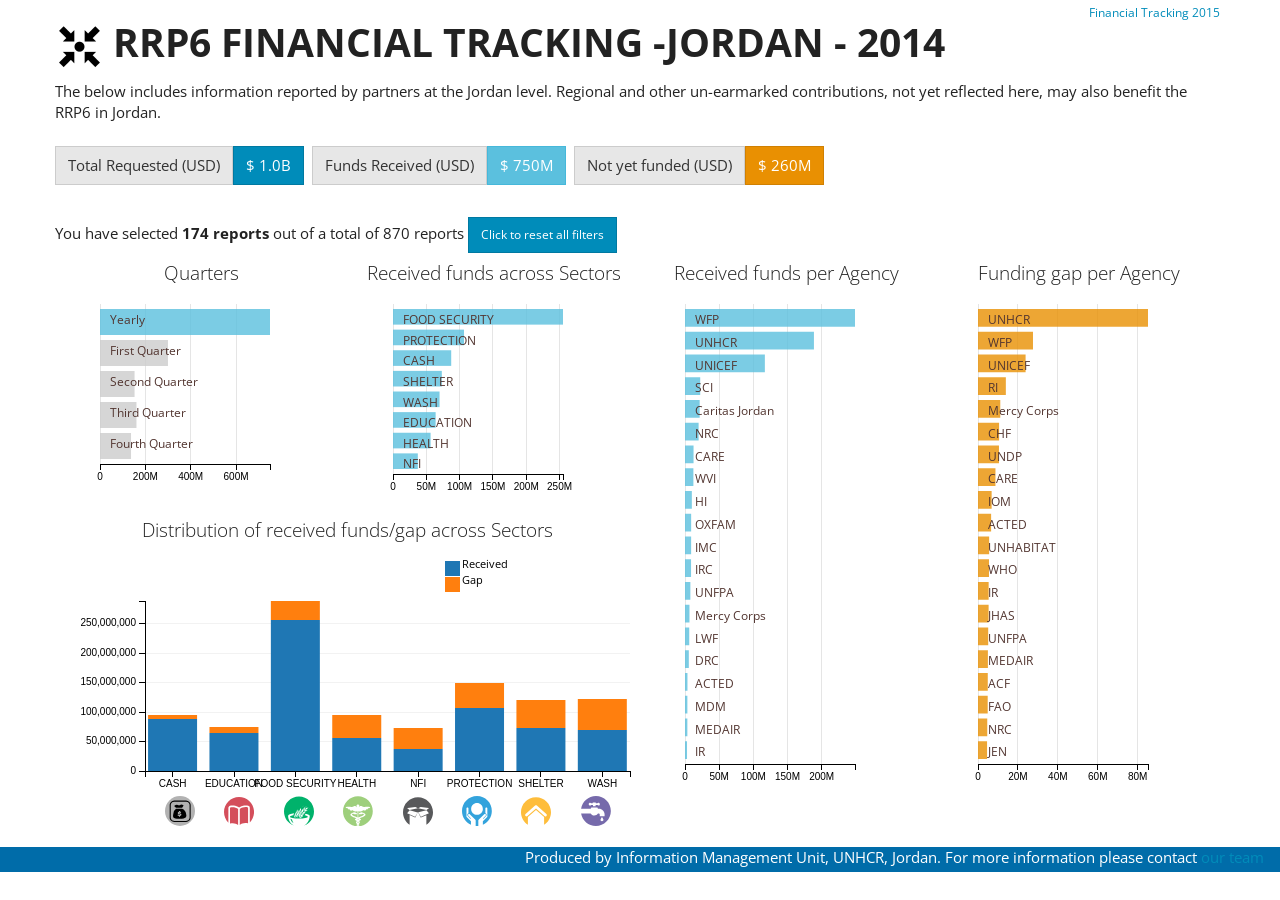
==== fts2014.html @ a318a0c1 "Updated 2014 FTS" ====
<!DOCTYPE html>
<html lang='en'>
<head>
<meta charset='utf-8'>
<meta content='width=device-width, initial-scale=1.0, minimum-scale=1.0, maximum-scale=1.0' name='viewport'>
<meta property="og:title" content="RRP6 FINANCIAL TRACKING -JORDAN - 2014"/>
<meta property="og:type" content="article"/>
<meta property="og:site_name" content="RRP6 FINANCIAL TRACKING -JORDAN - 2014"/>
<meta property="og:description" content="RRP6 FINANCIAL TRACKING -JORDAN - 2014"/>
    <title>RRP6 FINANCIAL TRACKING -JORDAN - 2014 </title>
    <meta name="viewport" content="width=device-width, initial-scale=1.0">
    <!-- Bootstrap -->
    <link rel="stylesheet" href="css/bootstrap.min.css" media="screen">

    <link rel="stylesheet" href="css/bootswatch.min.css">
    <link rel="stylesheet" href="css/font-humanitarian.css">

    <link rel="stylesheet" type="text/css" href="css/dc.css"/>

    <link rel="stylesheet" type="text/css" href="css/dashboard.css"/>
    <!---->
    <!-- Add IntroJs styles and JS -->
    <link rel="stylesheet" type="text/css" href="css/introjs.min.css" >
    <script type="text/javascript" src="js/intro.min.js"></script>
    <script src="js/jquery.js"></script>
    <!-- map the data to the GeoJSON object -->
    <script src="js/data-jo.js"></script>
    <link href="http://www.unhcr.org/favicon.ico" rel="icon" type="image/x-icon">
    <!-- hide and display Disclaimer -->
    <script>
        function show(shown, hidden) {
          document.getElementById(shown).style.display='block';
          document.getElementById(hidden).style.display='none';
          return false;
        }
    </script>
  </head>

  <body>
    <div class ="col-sm-4 col-md-offset4" id="loading">
        <small>This webpage does not work on IE8 or older... Upgrade your browser if needed</a></a></small>
    </div>
    <div class="container" id="dashboard">
	
        <div class="socialmedia" data-step="13" data-intro="Share!!" data-position="left">
            <table>
              <tbody><tr>
                <td valign="middle"><a href="index.html" target="_blank">Financial Tracking 2015</a></td>
            </tr>
            </tbody></table>
        </div>
        <div class="row" >
            <h1>
               <a href="http://data.unhcr.org/jordan"><img src="images/coordination.png" style="height: 48px; width: 48px"></a>
               <strong>RRP6 FINANCIAL TRACKING -JORDAN - 2014</strong>
            </h1>
 The below includes information reported by partners at the Jordan level. Regional and other un-earmarked contributions, not yet reflected here, may also benefit the RRP6 in Jordan.<br>
            <h2>
            <a class="btn btn-default">Total Requested (USD) <a  class="btn btn-primary">$ <span id="totalrequired" class="number-display"></span></a></a>
            <a class="btn btn-default">Funds Received (USD) <a  class="btn btn-info">$ <span id="totalreceived" class="number-display"></span></a></a>
            <a class="btn btn-default">Not yet funded (USD) <a  class="btn btn-warning">$ <span id="totalgap" class="number-display"></span></a></a>
           <!--
           <a class="btn btn-default">Gap <a  class="btn btn-danger">% <span id="totalpercentage" class="number-display"></span></a></a>
           -->
            </h2>
            <br>
            <div id="count-info" >
                 You have selected <strong><span class="filter-count "></span> reports</strong> out of a total of <span class="total-count "></span> reports
                 <a class="btn btn-primary btn-sm" href="javascript:dc.filterAll();quarter_chart.filter('Yearly');dc.redrawAll();">Click to reset all filters</a>
            </div>

       </div>
       <div class="row">
            <div class="col-md-6">
              <div class="row">

                <div class="col-xs-6" data-step="1" data-intro="Click on this pie chart to filter by sector." data-position='right'>

                <div id="quarter"> <center> <h4>Quarters</h4> </center></div>
                </div>
                <div id="sector" class="col-xs-6" data-step="1" data-intro="Click on this pie chart to filter by sector." data-position='right'>
                  <center> <h4>Received funds across Sectors</h4> </center>
                </div>
              </div>
              <div class="row">
                <div id="gapReceived" class="col-xs-12" data-step="1" data-intro="Click on this pie chart to filter by sector." data-position='right'>
                  <center> <h4>Distribution of received funds/gap across Sectors</h4> </center>
                </div>
              </div>

              <div class="row">
                <center>
                   <table width=100% cellspacing=1 cellpadding=1>
                        <tr>
                            <td width=110px>&nbsp;</td>
                            <td></td>
                            <td><img src="images/cash.svg" alt="Cash" height="30px" width="30px"></td>
                            <td><img src="images/education.svg" alt="Education" height="30px" width="30px"></td>
                            <td><img src="images/foodsecurity.svg" alt="Food Security" height="30px" width="30px"></td>
                            <td><img src="images/health.svg" alt="Health" height="30px" width="30px"></td>
                            <td><img src="images/nfi.svg" alt="Health" height="30px" width="30px"></td>							
                            <td><img src="images/protection.svg" alt="Protection" height="30px" width="30px"></td>
                            <td><img src="images/shelter.svg" alt="Shelter" height="30px" width="30px"></td>
                            <td><img src="images/wash.svg" alt="WASH" height="30px" width="30px"></td>
                            <td></td>
                        </tr>
                    </table>
                </center> 
                <br>
              </div>

            </div>
            <div class="col-md-6">
              <div class="row">
                <div id="partner" class="col-xs-6" data-step="1" data-intro="Click on this pie chart to filter by sector." data-position='right'>
                  <center> <h4>Received funds per Agency</h4> </center>
                </div>
                <div id="partnergap" class="col-xs-6" data-step="1" data-intro="Click on this pie chart to filter by sector." data-position='right'>
                  <center> <h4>Funding gap per Agency</h4> </center>
                </div>
              </div>
            </div>
       </div>
    </div>

    <div width="100%" style="background:#006CA9; height:25px" align=right>
        <span  class="demoTableRow"><font color="#FFFFFF">
            Produced by Information Management Unit, UNHCR, Jordan. For more information please contact <a href="http://data.unhcr.org/jordan/team.html" target="_blank" >our team</a> </font>
         </span> &nbsp;&nbsp;&nbsp;
    </div>

    <script type="text/javascript" src="js/d3_002.js"></script>
    <script type="text/javascript" src="js/crossfilter.js"></script>
    <script type="text/javascript" src="js/dc.js"></script>
    <script type="text/javascript" src="js/d3.tip.min.js"></script>
    <script type="text/javascript" src="js/d3num.js"></script>	
    <script>

        $('#dashboard').hide();
      //  var gap_chart = dc.pieChart("#gap");
        var sector_chart = dc.rowChart("#sector");
        var quarter_chart = dc.rowChart("#quarter");
        var partner_chart = dc.rowChart("#partner");
        var partnergap_chart = dc.rowChart("#partnergap");
        var gapReceived_chart = dc.barChart("#gapReceived");


        d3.csv("data/fts2014.csv", function(csv_data){
            var numberFormat = d3.format(".3s");
            var cf = crossfilter(csv_data);
			var all = cf.groupAll();
            // Implement bookmarking chart filters status --> Thanks to https://github.com/franckalbinet
            // Serializing filters values in URL
            function getFiltersValues() {
                var filters = [
                //    { name: 'gap', value: gap_chart.filters()},
                    { name: 'sector', value: sector_chart.filters()},
                    { name: 'quarter', value: quarter_chart.filters()},
                    { name: 'partner', value: partner_chart.filters()},
                    { name: 'partner', value: partnergap_chart.filters()}
                    ];

                var recursiveEncoded = $.param( filters );
                location.hash = recursiveEncoded;
            }
            // Init chart filters
            function initFilters() {
                // Get hash values
                var parseHash = /^#sector=([A-Za-z0-9,_\-\/\s]*)&status=([A-Za-z0-9,_\-\/\s]*)&org=([A-Za-z0-9,_\-\/\s]*)&map=([A-Za-z0-9,_\-\/\s]*)$/;
                var parsed = parseHash.exec(decodeURIComponent(location.hash));
                function filter(chart, rank) {  // for instance chart = sector_chart and rank in URL hash = 1
                    // sector chart
                    if (parsed[rank] == "") {
                        chart.filter(null);
                    }
                    else {
                        var filterValues = parsed[rank].split(",");
                        for (var i = 0; i < filterValues.length; i++ ) {
                            chart.filter(filterValues[i]);
                        }
                    }
                }
                if (parsed) {
                    filter(sector_chart, 1);
                    filter(quarter_chart, 2);
                    filter(partner_chart, 3);
                    filter(partnergap_chart, 4);
                //    filter(gap_chart, 5);

                }
            }

		
			
            // tooltips for row chart
            var rowTip = d3.tip()
                  .attr('class', 'd3-tip')
                  .offset([-10, 0])
                  .html(function (d) { return "<span style='color: #f0027f'>" +  d.key + "</span> : "  + numberFormat(d.value) + " USD"; });

            // tooltips for pie chart
            var pieTip = d3.tip()
                  .attr('class', 'd3-tip')
                  .offset([-10, 0])
                  .html(function (d) { return "<span style='color: #f0027f'>" +  d.data.key + "</span> : "  + numberFormat(d.value) + " USD"; });

            // tooltips for bar chart
            var barTip = d3.tip()
                  .attr('class', 'd3-tip')
                  .offset([-10, 0])
                  .html(function (d) { return "<span style='color: #f0027f'>" + d.data.key + "</span> : " + numberFormat(d.y) + " USD";});


            cf.quarter = cf.dimension(function(d) { return d.Quarter; });
            var quarterByTotal = cf.quarter.group().reduceSum(function (d) { return d.Receive; });
            var quarter = cf.quarter.group();
            quarter_chart.width(250).height(200)
                .dimension(cf.quarter)
                .group(quarterByTotal)
                .elasticX(true)
                .on("filtered", getFiltersValues)
                //.data(function(group) { return group.top(5); })
                .colors(['#5bc0de'])
                .colorDomain([0,0])
                .colorAccessor(function(d, i){return 1;})
				.ordering(function(d) {
					if(d.key == "Yearly") return 0;
					else if(d.key == "First Quarter") return 1;
					else if(d.key == "Second Quarter") return 2;
					else if(d.key == "Third Quarter") return 3;
					else if(d.key == "Fourth Quarter") return 4;
					})
                .xAxis().ticks(4).tickFormat(d3.format("s"));
			
				
				quarter_chart.renderlet(function(chart) {
				

				
				  chart.selectAll('rect').on("click", function(d) {
				  
				  
					if (d.key == "First Quarter")
					{
					quarter_chart.filterAll();
					quarter_chart.filter("First Quarter");
					dc.redrawAll();					
					dc.renderAll();
					}
					else if (d.key == "Yearly")
					{
					quarter_chart.filterAll();					
					quarter_chart.filter("Yearly");
					dc.redrawAll();										
					dc.renderAll();
					}					
					else if (d.key == "Second Quarter")
					{
					quarter_chart.filterAll();					
					quarter_chart.filter("Second Quarter");
					dc.redrawAll();										
					dc.renderAll();
					}
					else if (d.key == "Third Quarter")
					{
					quarter_chart.filterAll();					
					quarter_chart.filter("Third Quarter");
					dc.redrawAll();										
					dc.renderAll();
					}
					else if (d.key == "Fourth Quarter")
					{
					quarter_chart.filterAll();					
					quarter_chart.filter("Fourth Quarter");
					dc.redrawAll();										
					dc.renderAll();
					}					
					
					
				  });
				  	chart.selectAll('text').on("click", function(d) {
					if (d.key == "First Quarter")
					{
					quarter_chart.filterAll();
					quarter_chart.filter("First Quarter");
					dc.redrawAll();										
					dc.renderAll();
					}
					else if (d.key == "Second Quarter")
					{
					quarter_chart.filterAll();					
					quarter_chart.filter("Second Quarter");
					dc.redrawAll();										
					dc.renderAll();
					}
					else if (d.key == "Third Quarter")
					{
					quarter_chart.filterAll();					
					quarter_chart.filter("Third Quarter");
					dc.redrawAll();										
					dc.renderAll();
					}
					else if (d.key == "Fourth Quarter")
					{
					quarter_chart.filterAll();					
					quarter_chart.filter("Fourth Quarter");
					dc.redrawAll();										
					dc.renderAll();
					}	

                                    
					
				  });
				});				


            cf.sector = cf.dimension(function(d) { return d.Sector; });
            var sectorByTotal = cf.sector.group().reduceSum(function (d) { return d.Receive; });
            var sector = cf.sector.group();
            sector_chart.width(250).height(210)
                .dimension(cf.sector)
                .group(sectorByTotal)
                .elasticX(true)
                .on("filtered", getFiltersValues)
                .data(function(group) { return group.top(10); })
                .colors(['#5bc0de'])
                .colorDomain([0,0])
                .colorAccessor(function(d, i){return 1;})
                .xAxis().ticks(4).tickFormat(d3.format("s"));


            cf.partner = cf.dimension(function(d) { return d.Partner; });
            var partnerByTotal = cf.partner.group().reduceSum(function (d) { return d.Receive; });
            var partner = cf.partner.group();
            partner_chart.width(250).height(500)
                .dimension(cf.partner)
                .group(partnerByTotal)
                .elasticX(true)
                .on("filtered", getFiltersValues)
                .data(function(group) { return group.top(20); })
                .colors(['#5bc0de'])
                .colorDomain([0,0])
                .colorAccessor(function(d, i){return 1;})
                .xAxis().ticks(4).tickFormat(d3.format("s"));

            cf.partnergap = cf.dimension(function(d) { return d.Partner; });
            var partnergapByTotal = cf.partner.group().reduceSum(function (d) { return (d.Required - d.NewReceived); });
            var partnergap = cf.partnergap.group();
            partnergap_chart.width(250).height(500)
                .dimension(cf.partnergap)
                .group(partnergapByTotal)
                .elasticX(true)
                .on("filtered", getFiltersValues)
                .data(function(group) { return group.top(20); })
                .colors(['#e99002'])
                .colorDomain([0,0])
                .colorAccessor(function(d, i){return 1;})
                .xAxis().ticks(4).tickFormat(d3.format("s"));


            cf.sectorGroup = cf.dimension(function(d) { return d.Sector; });
            cf.gapReceived = cf.dimension(function(d) { return d.Receive; });
            var gapByTotal = cf.sectorGroup.group().reduceSum(function (d) { return (d.Required - d.NewReceived); });
            var receiveByTotal = cf.sectorGroup.group().reduceSum(function (d) { return d.NewReceived; });
            var sectors = ["CASH","EDUCATION","FOOD SECURITY","HEALTH","NFI","PROTECTION","SHELTER","WASH"];
            var gapReceived = cf.gapReceived.group();
            var sectorGroup = cf.sectorGroup.group();
            /* when any bar is clicked, recolor the chart */
            var colorRenderlet = function (_chart) {
                _chart.selectAll("rect.bar")
                        .on("click", function (d) {
                            function setAttr(selection, keyName) {
                                selection.style("fill", function (d) {
                                    if (d[keyName] == "Received") return "#5bc0de";
                                    else if (d[keyName] == "Gap") return "#e99002";
                                });
                            };
                            setAttr(_chart.selectAll("g.stack").selectAll("rect.bar"), "layer")
                            setAttr(_chart.selectAll("g.dc-legend-item").selectAll("rect"), "name")
                        });
            };            
            gapReceived_chart.width(580).height(240)
                .margins({top: 50, right: 20, left: 75, bottom: 20})
                .dimension(sectorGroup)
                .group(receiveByTotal,"Received")
                .stack(gapByTotal,"Gap")
                .x(d3.scale.ordinal().domain(sectorGroup))
                .xUnits(dc.units.ordinal)
                .renderHorizontalGridLines(true)
                .barPadding(0.2)
                .outerPadding(0.05)
                .elasticY(true)
                .brushOn(false)
                .renderlet(colorRenderlet)
                .legend(dc.legend().x(375).y(10).itemHeight(15).gap(1));

            dc.dataCount("#count-info")
                .dimension(cf)
                .group(all);

            var byRequired = cf.dimension(function(d) { return d.Required; });
            var byRequiredGroup = byRequired.groupAll().reduceSum(function (d) { return d.Required; });
            dc.numberDisplay("#totalrequired")
                   .valueAccessor(function(d){return +d})
                    .group(byRequiredGroup);

            var byReceived = cf.dimension(function(d) { return d.Receive; });
            var byReceivedGroup = byReceived.groupAll().reduceSum(function (d) { return d.Receive; });
            dc.numberDisplay("#totalreceived")
                   .valueAccessor(function(d){return +d})
                    .group(byReceivedGroup);

            var byGap = cf.dimension(function(d) { return d.Gap; });
            var byGapGroup = byGap.groupAll().reduceSum(function (d) { return d.Required - d.NewReceived; });
            dc.numberDisplay("#totalgap")
                   .valueAccessor(function(d){return +d})
                    .group(byGapGroup);

          // var byPercentage = cf.dimension(function(d) { return d.Percentage; });
          // var byPercentageGroup = byPercentage.groupAll().reduceSum(function (d) { return d.Percentage; });
            var byPercentage = cf.dimension(function (d) { return (d.Gap / d.Required);});
            var byPercentageGroup = byPercentage.groupAll().reduceSum(function (d) { return (d.Gap / d.Required);});
            dc.numberDisplay("#totalpercentage")
                   .valueAccessor(function(d){return +d})
                    .group(byPercentageGroup);


            $('#loading').hide();
            $('#dashboard').show();
            dc.renderAll();
			
					quarter_chart.filterAll();					
					quarter_chart.filter("Yearly");
					dc.redrawAll();										
					dc.renderAll();
					
            /* Customised infobox */
            d3.selectAll("g.row").call(rowTip);
            d3.selectAll("g.row").on('mouseover', rowTip.show).on('mouseout', rowTip.hide);

            var stackChart = 'div#gapReceived.dc-chart rect';
            d3.selectAll(stackChart).call(barTip);
            d3.selectAll(stackChart).on('mouseover', barTip.show).on('mouseout', barTip.hide);

            }
            );

    </script>
    <script src="js/bootstrap.js"></script>

      <!-- Piwik -->
        <script type="text/javascript">
        var pkBaseURL = (("https:" == document.location.protocol) ? "https://data.unhcr.org/piwik/" : "http://data.unhcr.org/piwik/");
        document.write(unescape("%3Cscript src='" + pkBaseURL + "piwik.js' type='text/javascript'%3E%3C/script%3E"));
        </script><script type="text/javascript">
        try {
        var piwikTracker = Piwik.getTracker(pkBaseURL + "piwik.php", 14);
        piwikTracker.trackPageView();
        piwikTracker.enableLinkTracking();
        } catch( err ) {}
        </script><noscript><p><img src="http://data.unhcr.org/piwik/piwik.php?idsite=14" style="border:0" alt="" /></p></noscript>
      <!-- End Piwik Tracking Code -->


  </body>
</html>
---- css/bootswatch.min.css ----
body{padding-top:0px}body>.navbar{-webkit-transition:background-color 300ms ease-in;transition:background-color 300ms ease-in}@media (min-width:768px){body>.navbar-transparent{background-color:transparent}body>.navbar-transparent .navbar-nav>.open>a{background-color:transparent!important}}#home{padding-top:0}#home .navbar-brand{padding:13.5px 15px 12.5px}#home .navbar-brand>img{display:inline;margin:0 10px;height:100%}#banner{min-height:300px;border-bottom:none}.page-header h1{font-size:4em}.bs-docs-section{margin-top:8em}.bs-component{position:relative}.bs-component .modal{position:relative;top:auto;right:auto;left:auto;bottom:auto;z-index:1;display:block}.bs-component .modal-dialog{width:90%}.bs-component .popover{position:relative;display:inline-block;width:220px;margin:20px}#source-button{position:absolute;top:0;right:0;z-index:100;font-weight:700}.nav-tabs{margin-bottom:15px}.progress{margin-bottom:10px}footer{margin:5em 0}footer li{float:left;margin-right:1.5em;margin-bottom:1.5em}footer p{clear:left;margin-bottom:0}.splash{padding:9em 0 2em;background-color:#141d27;background-image:url(../img/bg.jpg);background-size:cover;background-attachment:fixed;color:#fff;text-align:center}.splash .logo{width:160px}.splash h1{font-size:3em}.splash #social{margin:2em 0}.splash .alert{margin:2em 0}.section-tout{padding:4em 0 3em;border-bottom:1px solid rgba(0,0,0,.05);background-color:#eaf1f1}.section-tout .fa{margin-right:.5em}.section-tout p{margin-bottom:3em}.section-preview{padding:4em 0 4em}.section-preview .preview{margin-bottom:4em;background-color:#eaf1f1}.section-preview .preview .image{position:relative}.section-preview .preview .image:before{box-shadow:inset 0 0 0 1px rgba(0,0,0,.1);position:absolute;top:0;left:0;width:100%;height:100%;content:"";pointer-events:none}.section-preview .preview .options{padding:1em 2em 2em;border:1px solid rgba(0,0,0,.05);border-top:none;text-align:center}.section-preview .preview .options p{margin-bottom:2em}.section-preview .dropdown-menu{text-align:left}.section-preview .lead{margin-bottom:2em}@media (max-width:767px){.section-preview .image img{width:100%}}.sponsor{text-align:center}.sponsor a:hover{text-decoration:none}@media (max-width:767px){.splash{padding-top:4em}.splash .logo{width:100px}.splash h1{font-size:2em}#banner{margin-bottom:2em;text-align:center}}
---- css/font-humanitarian.css ----
/*!
 *  Humanitarian Font 
 *  the iconic font designed for the Humanitarian
 *  -------------------------------------------------------
 *  The full suite of pictographic icons, examples, and documentation
 *  can be found at: https://github.com/unhcr/Humanitarian-Font
 *
 *  License
 *  -------------------------------------------------------
 *  - The Humanitarian Font font is licensed under the SIL Open Font License - http://scripts.sil.org/OFL
 *  - Humanitarian Font CSS, LESS, and SASS files are licensed under the MIT License -
 *    http://opensource.org/licenses/mit-license.html
 *  - The Humanitarian Font pictograms are licensed under the CC BY 3.0 License - http://creativecommons.org/licenses/by/3.0/
 *  - Attribution is not required in Humanitarian Font  but much appreciated:
 *    "https://unhcr.github.io/Humanitarian-Font"

 *  Credit
 *  -------------------------------------------------------
 *  Email: dave@davegandy.com
 *  Twitter: http://twitter.com/fortaweso_me
 *  Work: Lead Product Designer @ http://kyruus.com
 */
@font-face {
  font-family: 'FontAwesome';
  src: url('../fonts/humanitarian-webfont.eot');
  src: url('../fonts/humanitarian-webfont.eot') format('embedded-opentype'),  
    url('../fonts/humanitarian-webfont.woff') format('woff'),
    url('../fonts/humanitarian-webfont.ttf') format('truetype');
  font-weight: normal;
  font-style: normal;
}
/*  Humanitarian Font styles
    ------------------------------------------------------- */
[class^="icon-"],
[class*=" icon-"] {
  font-family: FontAwesome;
  font-weight: normal;
  font-style: normal;
  text-decoration: inherit;
  -webkit-font-smoothing: antialiased;

  /* sprites.less reset */
  display: inline;
  width: auto;
  height: auto;
  line-height: normal;
  vertical-align: baseline;
  background-image: none;
  background-position: 0% 0%;
  background-repeat: repeat;
  margin-top: 0;
}
/* more sprites.less reset */
.icon-white,
.nav-pills > .active > a > [class^="icon-"],
.nav-pills > .active > a > [class*=" icon-"],
.nav-list > .active > a > [class^="icon-"],
.nav-list > .active > a > [class*=" icon-"],
.navbar-inverse .nav > .active > a > [class^="icon-"],
.navbar-inverse .nav > .active > a > [class*=" icon-"],
.dropdown-menu > li > a:hover > [class^="icon-"],
.dropdown-menu > li > a:hover > [class*=" icon-"],
.dropdown-menu > .active > a > [class^="icon-"],
.dropdown-menu > .active > a > [class*=" icon-"],
.dropdown-submenu:hover > a > [class^="icon-"],
.dropdown-submenu:hover > a > [class*=" icon-"] {
  background-image: none;
}
[class^="icon-"]:before,
[class*=" icon-"]:before {
  text-decoration: inherit;
  display: inline-block;
  speak: none;
}
/* makes sure icons active on rollover in links */
a [class^="icon-"],
a [class*=" icon-"] {
  display: inline-block;
}
/* makes the font 33% larger relative to the icon container */
.icon-large:before {
  vertical-align: -10%;
  font-size: 1.3333333333333333em;
}
.btn [class^="icon-"],
.nav [class^="icon-"],
.btn [class*=" icon-"],
.nav [class*=" icon-"] {
  display: inline;
  /* keeps button heights with and without icons the same */

}
.btn [class^="icon-"].icon-large,
.nav [class^="icon-"].icon-large,
.btn [class*=" icon-"].icon-large,
.nav [class*=" icon-"].icon-large {
  line-height: .9em;
}
.btn [class^="icon-"].icon-spin,
.nav [class^="icon-"].icon-spin,
.btn [class*=" icon-"].icon-spin,
.nav [class*=" icon-"].icon-spin {
  display: inline-block;
}
.nav-tabs [class^="icon-"],
.nav-pills [class^="icon-"],
.nav-tabs [class*=" icon-"],
.nav-pills [class*=" icon-"] {
  /* keeps button heights with and without icons the same */

}
.nav-tabs [class^="icon-"],
.nav-pills [class^="icon-"],
.nav-tabs [class*=" icon-"],
.nav-pills [class*=" icon-"],
.nav-tabs [class^="icon-"].icon-large,
.nav-pills [class^="icon-"].icon-large,
.nav-tabs [class*=" icon-"].icon-large,
.nav-pills [class*=" icon-"].icon-large {
  line-height: .9em;
}
li [class^="icon-"],
.nav li [class^="icon-"],
li [class*=" icon-"],
.nav li [class*=" icon-"] {
  display: inline-block;
  width: 1.25em;
  text-align: center;
}
li [class^="icon-"].icon-large,
.nav li [class^="icon-"].icon-large,
li [class*=" icon-"].icon-large,
.nav li [class*=" icon-"].icon-large {
  /* increased font size for icon-large */

  width: 1.5625em;
}
ul.icons {
  list-style-type: none;
  text-indent: -0.75em;
}
ul.icons li [class^="icon-"],
ul.icons li [class*=" icon-"] {
  width: .75em;
}
.icon-muted {
  color: #eeeeee;
}
.icon-border {
  border: solid 1px #eeeeee;
  padding: .2em .25em .15em;
  -webkit-border-radius: 3px;
  -moz-border-radius: 3px;
  border-radius: 3px;
}
.icon-2x {
  font-size: 2em;
}
.icon-2x.icon-border {
  border-width: 2px;
  -webkit-border-radius: 4px;
  -moz-border-radius: 4px;
  border-radius: 4px;
}
.icon-3x {
  font-size: 3em;
}
.icon-3x.icon-border {
  border-width: 3px;
  -webkit-border-radius: 5px;
  -moz-border-radius: 5px;
  border-radius: 5px;
}
.icon-4x {
  font-size: 4em;
}
.icon-4x.icon-border {
  border-width: 4px;
  -webkit-border-radius: 6px;
  -moz-border-radius: 6px;
  border-radius: 6px;
}
.pull-right {
  float: right;
}
.pull-left {
  float: left;
}
[class^="icon-"].pull-left,
[class*=" icon-"].pull-left {
  margin-right: .3em;
}
[class^="icon-"].pull-right,
[class*=" icon-"].pull-right {
  margin-left: .3em;
}
.btn [class^="icon-"].pull-left.icon-2x,
.btn [class*=" icon-"].pull-left.icon-2x,
.btn [class^="icon-"].pull-right.icon-2x,
.btn [class*=" icon-"].pull-right.icon-2x {
  margin-top: .18em;
}
.btn [class^="icon-"].icon-spin.icon-large,
.btn [class*=" icon-"].icon-spin.icon-large {
  line-height: .8em;
}
.btn.btn-small [class^="icon-"].pull-left.icon-2x,
.btn.btn-small [class*=" icon-"].pull-left.icon-2x,
.btn.btn-small [class^="icon-"].pull-right.icon-2x,
.btn.btn-small [class*=" icon-"].pull-right.icon-2x {
  margin-top: .25em;
}
.btn.btn-large [class^="icon-"],
.btn.btn-large [class*=" icon-"] {
  margin-top: 0;
}
.btn.btn-large [class^="icon-"].pull-left.icon-2x,
.btn.btn-large [class*=" icon-"].pull-left.icon-2x,
.btn.btn-large [class^="icon-"].pull-right.icon-2x,
.btn.btn-large [class*=" icon-"].pull-right.icon-2x {
  margin-top: .05em;
}
.btn.btn-large [class^="icon-"].pull-left.icon-2x,
.btn.btn-large [class*=" icon-"].pull-left.icon-2x {
  margin-right: .2em;
}
.btn.btn-large [class^="icon-"].pull-right.icon-2x,
.btn.btn-large [class*=" icon-"].pull-right.icon-2x {
  margin-left: .2em;
}
.icon-spin {
  display: inline-block;
  -moz-animation: spin 2s infinite linear;
  -o-animation: spin 2s infinite linear;
  -webkit-animation: spin 2s infinite linear;
  animation: spin 2s infinite linear;
}
@-moz-keyframes spin {
  0% { -moz-transform: rotate(0deg); }
  100% { -moz-transform: rotate(359deg); }
}
@-webkit-keyframes spin {
  0% { -webkit-transform: rotate(0deg); }
  100% { -webkit-transform: rotate(359deg); }
}
@-o-keyframes spin {
  0% { -o-transform: rotate(0deg); }
  100% { -o-transform: rotate(359deg); }
}
@-ms-keyframes spin {
  0% { -ms-transform: rotate(0deg); }
  100% { -ms-transform: rotate(359deg); }
}
@keyframes spin {
  0% { transform: rotate(0deg); }
  100% { transform: rotate(359deg); }
}
@-moz-document url-prefix() {
  .icon-spin {
    height: .9em;
  }
  .btn .icon-spin {
    height: auto;
  }
  .icon-spin.icon-large {
    height: 1.25em;
  }
  .btn .icon-spin.icon-large {
    height: .75em;
  }
}
/*  Humanitarian Font uses the Unicode Private Use Area (PUA) to ensure screen
    readers do not read off random characters that represent icons */
.icon-glass:before                { content: "\f000"; }
.icon-music:before                { content: "\f001"; }
.icon-search:before               { content: "\f002"; }
.icon-envelope:before             { content: "\f003"; }
.icon-heart:before                { content: "\f004"; }
.icon-star:before                 { content: "\f005"; }
.icon-star-empty:before           { content: "\f006"; }
.icon-user:before                 { content: "\f007"; }
.icon-film:before                 { content: "\f008"; }
.icon-th-large:before             { content: "\f009"; }
.icon-th:before                   { content: "\f00a"; }
.icon-th-list:before              { content: "\f00b"; }
.icon-ok:before                   { content: "\f00c"; }
.icon-remove:before               { content: "\f00d"; }
.icon-zoom-in:before              { content: "\f00e"; }

.icon-zoom-out:before             { content: "\f010"; }
.icon-off:before                  { content: "\f011"; }
.icon-signal:before               { content: "\f012"; }
.icon-cog:before                  { content: "\f013"; }
.icon-trash:before                { content: "\f014"; }
.icon-home:before                 { content: "\f015"; }
.icon-file:before                 { content: "\f016"; }
.icon-time:before                 { content: "\f017"; }
.icon-road:before                 { content: "\f018"; }
.icon-download-alt:before         { content: "\f019"; }
.icon-download:before             { content: "\f01a"; }
.icon-upload:before               { content: "\f01b"; }
.icon-inbox:before                { content: "\f01c"; }
.icon-play-circle:before          { content: "\f01d"; }
.icon-repeat:before               { content: "\f01e"; }

/* \f020 doesn't work in Safari. all shifted one down */
.icon-refresh:before              { content: "\f021"; }
.icon-list-alt:before             { content: "\f022"; }
.icon-lock:before                 { content: "\f023"; }
.icon-flag:before                 { content: "\f024"; }
.icon-headphones:before           { content: "\f025"; }
.icon-volume-off:before           { content: "\f026"; }
.icon-volume-down:before          { content: "\f027"; }
.icon-volume-up:before            { content: "\f028"; }
.icon-qrcode:before               { content: "\f029"; }
.icon-barcode:before              { content: "\f02a"; }
.icon-tag:before                  { content: "\f02b"; }
.icon-tags:before                 { content: "\f02c"; }
.icon-book:before                 { content: "\f02d"; }
.icon-bookmark:before             { content: "\f02e"; }
.icon-print:before                { content: "\f02f"; }

.icon-camera:before               { content: "\f030"; }
.icon-font:before                 { content: "\f031"; }
.icon-bold:before                 { content: "\f032"; }
.icon-italic:before               { content: "\f033"; }
.icon-text-height:before          { content: "\f034"; }
.icon-text-width:before           { content: "\f035"; }
.icon-align-left:before           { content: "\f036"; }
.icon-align-center:before         { content: "\f037"; }
.icon-align-right:before          { content: "\f038"; }
.icon-align-justify:before        { content: "\f039"; }
.icon-list:before                 { content: "\f03a"; }
.icon-indent-left:before          { content: "\f03b"; }
.icon-indent-right:before         { content: "\f03c"; }
.icon-facetime-video:before       { content: "\f03d"; }
.icon-picture:before              { content: "\f03e"; }

.icon-pencil:before               { content: "\f040"; }
.icon-map-marker:before           { content: "\f041"; }
.icon-adjust:before               { content: "\f042"; }
.icon-tint:before                 { content: "\f043"; }
.icon-edit:before                 { content: "\f044"; }
.icon-share:before                { content: "\f045"; }
.icon-check:before                { content: "\f046"; }
.icon-move:before                 { content: "\f047"; }
.icon-step-backward:before        { content: "\f048"; }
.icon-fast-backward:before        { content: "\f049"; }
.icon-backward:before             { content: "\f04a"; }
.icon-play:before                 { content: "\f04b"; }
.icon-pause:before                { content: "\f04c"; }
.icon-stop:before                 { content: "\f04d"; }
.icon-forward:before              { content: "\f04e"; }

.icon-fast-forward:before         { content: "\f050"; }
.icon-step-forward:before         { content: "\f051"; }
.icon-eject:before                { content: "\f052"; }
.icon-chevron-left:before         { content: "\f053"; }
.icon-chevron-right:before        { content: "\f054"; }
.icon-plus-sign:before            { content: "\f055"; }
.icon-minus-sign:before           { content: "\f056"; }
.icon-remove-sign:before          { content: "\f057"; }
.icon-ok-sign:before              { content: "\f058"; }
.icon-question-sign:before        { content: "\f059"; }
.icon-info-sign:before            { content: "\f05a"; }
.icon-screenshot:before           { content: "\f05b"; }
.icon-remove-circle:before        { content: "\f05c"; }
.icon-ok-circle:before            { content: "\f05d"; }
.icon-ban-circle:before           { content: "\f05e"; }

.icon-arrow-left:before           { content: "\f060"; }
.icon-arrow-right:before          { content: "\f061"; }
.icon-arrow-up:before             { content: "\f062"; }
.icon-arrow-down:before           { content: "\f063"; }
.icon-share-alt:before            { content: "\f064"; }
.icon-resize-full:before          { content: "\f065"; }
.icon-resize-small:before         { content: "\f066"; }
.icon-plus:before                 { content: "\f067"; }
.icon-minus:before                { content: "\f068"; }
.icon-asterisk:before             { content: "\f069"; }
.icon-exclamation-sign:before     { content: "\f06a"; }
.icon-gift:before                 { content: "\f06b"; }
.icon-leaf:before                 { content: "\f06c"; }
.icon-fire:before                 { content: "\f06d"; }
.icon-eye-open:before             { content: "\f06e"; }

.icon-eye-close:before            { content: "\f070"; }
.icon-warning-sign:before         { content: "\f071"; }
.icon-plane:before                { content: "\f072"; }
.icon-calendar:before             { content: "\f073"; }
.icon-random:before               { content: "\f074"; }
.icon-comment:before              { content: "\f075"; }
.icon-magnet:before               { content: "\f076"; }
.icon-chevron-up:before           { content: "\f077"; }
.icon-chevron-down:before         { content: "\f078"; }
.icon-retweet:before              { content: "\f079"; }
.icon-shopping-cart:before        { content: "\f07a"; }
.icon-folder-close:before         { content: "\f07b"; }
.icon-folder-open:before          { content: "\f07c"; }
.icon-resize-vertical:before      { content: "\f07d"; }
.icon-resize-horizontal:before    { content: "\f07e"; }

.icon-bar-chart:before            { content: "\f080"; }
.icon-twitter-sign:before         { content: "\f081"; }
.icon-facebook-sign:before        { content: "\f082"; }
.icon-camera-retro:before         { content: "\f083"; }
.icon-key:before                  { content: "\f084"; }
.icon-cogs:before                 { content: "\f085"; }
.icon-comments:before             { content: "\f086"; }
.icon-thumbs-up:before            { content: "\f087"; }
.icon-thumbs-down:before          { content: "\f088"; }
.icon-star-half:before            { content: "\f089"; }
.icon-heart-empty:before          { content: "\f08a"; }
.icon-signout:before              { content: "\f08b"; }
.icon-linkedin-sign:before        { content: "\f08c"; }
.icon-pushpin:before              { content: "\f08d"; }
.icon-external-link:before        { content: "\f08e"; }

.icon-signin:before               { content: "\f090"; }
.icon-trophy:before               { content: "\f091"; }
.icon-github-sign:before          { content: "\f092"; }
.icon-upload-alt:before           { content: "\f093"; }
.icon-lemon:before                { content: "\f094"; }
.icon-phone:before                { content: "\f095"; }
.icon-check-empty:before          { content: "\f096"; }
.icon-bookmark-empty:before       { content: "\f097"; }
.icon-phone-sign:before           { content: "\f098"; }
.icon-twitter:before              { content: "\f099"; }
.icon-facebook:before             { content: "\f09a"; }
.icon-github:before               { content: "\f09b"; }
.icon-unlock:before               { content: "\f09c"; }
.icon-credit-card:before          { content: "\f09d"; }
.icon-rss:before                  { content: "\f09e"; }

.icon-hdd:before                  { content: "\f0a0"; }
.icon-bullhorn:before             { content: "\f0a1"; }
.icon-bell:before                 { content: "\f0a2"; }
.icon-certificate:before          { content: "\f0a3"; }
.icon-hand-right:before           { content: "\f0a4"; }
.icon-hand-left:before            { content: "\f0a5"; }
.icon-hand-up:before              { content: "\f0a6"; }
.icon-hand-down:before            { content: "\f0a7"; }
.icon-circle-arrow-left:before    { content: "\f0a8"; }
.icon-circle-arrow-right:before   { content: "\f0a9"; }
.icon-circle-arrow-up:before      { content: "\f0aa"; }
.icon-circle-arrow-down:before    { content: "\f0ab"; }
.icon-globe:before                { content: "\f0ac"; }
.icon-wrench:before               { content: "\f0ad"; }
.icon-tasks:before                { content: "\f0ae"; }

.icon-filter:before               { content: "\f0b0"; }
.icon-briefcase:before            { content: "\f0b1"; }
.icon-fullscreen:before           { content: "\f0b2"; }

.icon-group:before                { content: "\f0c0"; }
.icon-link:before                 { content: "\f0c1"; }
.icon-cloud:before                { content: "\f0c2"; }
.icon-beaker:before               { content: "\f0c3"; }
.icon-cut:before                  { content: "\f0c4"; }
.icon-copy:before                 { content: "\f0c5"; }
.icon-paper-clip:before           { content: "\f0c6"; }
.icon-save:before                 { content: "\f0c7"; }
.icon-sign-blank:before           { content: "\f0c8"; }
.icon-reorder:before              { content: "\f0c9"; }
.icon-list-ul:before              { content: "\f0ca"; }
.icon-list-ol:before              { content: "\f0cb"; }
.icon-strikethrough:before        { content: "\f0cc"; }
.icon-underline:before            { content: "\f0cd"; }
.icon-table:before                { content: "\f0ce"; }

.icon-magic:before                { content: "\f0d0"; }
.icon-truck:before                { content: "\f0d1"; }
.icon-pinterest:before            { content: "\f0d2"; }
.icon-pinterest-sign:before       { content: "\f0d3"; }
.icon-google-plus-sign:before     { content: "\f0d4"; }
.icon-google-plus:before          { content: "\f0d5"; }
.icon-money:before                { content: "\f0d6"; }
.icon-caret-down:before           { content: "\f0d7"; }
.icon-caret-up:before             { content: "\f0d8"; }
.icon-caret-left:before           { content: "\f0d9"; }
.icon-caret-right:before          { content: "\f0da"; }
.icon-columns:before              { content: "\f0db"; }
.icon-sort:before                 { content: "\f0dc"; }
.icon-sort-down:before            { content: "\f0dd"; }
.icon-sort-up:before              { content: "\f0de"; }

.icon-envelope-alt:before         { content: "\f0e0"; }
.icon-linkedin:before             { content: "\f0e1"; }
.icon-undo:before                 { content: "\f0e2"; }
.icon-legal:before                { content: "\f0e3"; }
.icon-dashboard:before            { content: "\f0e4"; }
.icon-comment-alt:before          { content: "\f0e5"; }
.icon-comments-alt:before         { content: "\f0e6"; }
.icon-bolt:before                 { content: "\f0e7"; }
.icon-sitemap:before              { content: "\f0e8"; }
.icon-umbrella:before             { content: "\f0e9"; }
.icon-paste:before                { content: "\f0ea"; }
.icon-lightbulb:before            { content: "\f0eb"; }
.icon-exchange:before             { content: "\f0ec"; }
.icon-cloud-download:before       { content: "\f0ed"; }
.icon-cloud-upload:before         { content: "\f0ee"; }

.icon-user-md:before              { content: "\f0f0"; }
.icon-stethoscope:before          { content: "\f0f1"; }
.icon-suitcase:before             { content: "\f0f2"; }
.icon-bell-alt:before             { content: "\f0f3"; }
.icon-coffee:before               { content: "\f0f4"; }
.icon-food:before                 { content: "\f0f5"; }
.icon-file-alt:before             { content: "\f0f6"; }
.icon-building:before             { content: "\f0f7"; }
.icon-hospital:before             { content: "\f0f8"; }
.icon-ambulance:before            { content: "\f0f9"; }
.icon-medkit:before               { content: "\f0fa"; }
.icon-fighter-jet:before          { content: "\f0fb"; }
.icon-beer:before                 { content: "\f0fc"; }
.icon-h-sign:before               { content: "\f0fd"; }
.icon-plus-sign-alt:before        { content: "\f0fe"; }

.icon-double-angle-left:before    { content: "\f100"; }
.icon-double-angle-right:before   { content: "\f101"; }
.icon-double-angle-up:before      { content: "\f102"; }
.icon-double-angle-down:before    { content: "\f103"; }
.icon-angle-left:before           { content: "\f104"; }
.icon-angle-right:before          { content: "\f105"; }
.icon-angle-up:before             { content: "\f106"; }
.icon-angle-down:before           { content: "\f107"; }
.icon-desktop:before              { content: "\f108"; }
.icon-laptop:before               { content: "\f109"; }
.icon-tablet:before               { content: "\f10a"; }
.icon-mobile-phone:before         { content: "\f10b"; }
.icon-circle-blank:before         { content: "\f10c"; }
.icon-quote-left:before           { content: "\f10d"; }
.icon-quote-right:before          { content: "\f10e"; }

.icon-spinner:before              { content: "\f110"; }
.icon-circle:before               { content: "\f111"; }
.icon-reply:before                { content: "\f112"; }
.icon-github-alt:before           { content: "\f113"; }
.icon-folder-close-alt:before     { content: "\f114"; }
.icon-folder-open-alt:before      { content: "\f115"; }


/* Here start the humanitarian ones */

/* Sector */
.icon-basicneeds:before              { content: "\f5e4"; }
.icon-ocha-sector-registration:before              { content: "\f300"; }
.icon-ocha-sector-security:before             { content: "\f301"; }
.icon-ocha-sector-recovery:before             { content: "\f361"; }
.icon-ocha-sector-education:before             { content: "\f362"; }
.icon-ocha-sector-telecommunication:before             { content: "\f367"; }
.icon-ocha-sector-foodsecurity:before             { content: "\f366"; }
.icon-ocha-sector-health:before             { content: "\f364"; }
.icon-ocha-sector-logistic:before             { content: "\f365"; }
.icon-ocha-sector-wash:before             { content: "\f369"; }
.icon-ocha-sector-agriculture:before             { content: "\f359"; }
.icon-ocha-sector-coordination:before             { content: "\f371"; }
.icon-ocha-sector-protection:before             { content: "\f368"; }
.icon-ocha-sector-campmanagement:before             { content: "\f342"; }
.icon-ocha-sector-livelihood:before             { content: "\f36a"; }
.icon-ocha-sector-sgbv:before             { content: "\f3c8"; }
.icon-ocha-sector-community:before             { content: "\f55c"; }
.icon-ocha-sector-shelter:before             { content: "\f363"; }
.icon-ocha-sector-childprotection:before             { content: "\f334"; }
.icon-ocha-sector-cash:before             { content: "\f32a"; }


/* New Sector */
.icon-new-basicneeds:before              { content: "\f5e5"; }
.icon-new-sector-education:before             { content: "\f5e8"; }
.icon-new-sector-foodsecurity:before             { content: "\f5e7"; }
.icon-new-sector-health:before             { content: "\e7a1"; }
.icon-new-sector-wash:before             { content: "\e7a6"; }
.icon-new-sector-coordination:before             { content: "\e7a7"; }
.icon-new-sector-protection:before             { content: "\e7a3"; }
.icon-new-sector-livelihood:before             { content: "\e7a2"; }
.icon-new-sector-community:before             { content: "\e7a5"; }
.icon-new-sector-shelter:before             { content: "\e7a4"; }
.icon-new-refugee:before             { content: "\e7a9"; }
.icon-new-program:before             { content: "\e7a8"; }




/* Affected population */
.icon-ocha-affected-population:before              { content: "\f3b0"; }
.icon-ocha-affected-man:before             { content: "\f30c"; }
.icon-ocha-affected-woman:before             { content: "\f30d"; }
.icon-ocha-affected-elderly:before             { content: "\f30e"; }
.icon-ocha-affected-baby:before             { content: "\f30f"; }
.icon-ocha-affected-child:before             { content: "\f31a"; }
.icon-ocha-affected-disabled:before             { content: "\f40d"; }
.icon-ocha-affected-dead:before             { content: "\f40a"; }
.icon-child_soldier:before              { content: "\f54f"; }
.icon-individual:before              { content: "\f5a8"; }

/* Relief Item */
.icon-ocha-item-blanket:before             { content: "\f401"; }
.icon-ocha-item-bucket:before             { content: "\f402"; }
.icon-ocha-item-clothing:before             { content: "\f403"; }
.icon-ocha-item-food:before             { content: "\f404"; }
.icon-ocha-item-kitchenset:before             { content: "\f405"; }
.icon-ocha-item-mattress:before             { content: "\f406"; }
.icon-ocha-item-vaccine:before             { content: "\f407"; }
.icon-ocha-item-plasticsheeting:before             { content: "\f411"; }
.icon-ocha-item-reliefgood:before             { content: "\f412"; }
.icon-ocha-item-stove:before             { content: "\f413"; }
.icon-ocha-item-tarpaulin:before             { content: "\f414"; }
.icon-ocha-item-tent:before             { content: "\f415"; }
.icon-ocha-item-mosquitonet:before             { content: "\f409"; }
.icon-ocha-item-nonfooditem:before             { content: "\f410"; }
.icon-ocha-cash:before             { content: "\f533"; }

/* Event */
.icon-event-bluehelmet:before             { content: "\f39f"; }
.icon-event-force:before             { content: "\f40e"; }
.icon-event-collaborate:before             { content: "\f41b"; }
.icon-event-foodshortage:before             { content: "\f57a"; }
.icon-event-judge:before             { content: "\f564"; }
.icon-event-protest:before             { content: "\f569"; }
.icon-event-cashwork:before             { content: "\f573"; }
.icon-event-handshake:before             { content: "\f557"; }
.icon-event-abduction:before             { content: "\f554"; }
.icon-event-papercontrol:before             { content: "\f559"; }
.icon-event-lecturer:before             { content: "\f566"; }
.icon-event-hit:before             { content: "\f548"; }
.icon-event-gardening:before             { content: "\f574"; }
.icon-event-register:before             { content: "\f560"; }
.icon-event-violence:before             { content: "\f55e"; }

/* Relief Item 
.icon-ocha-security:before             { content: "\f327"; }
.icon-ocha-security:before             { content: "\f328"; }
.icon-ocha-security:before             { content: "\f329"; }
.icon-ocha-security:before             { content: "\f330"; }
.icon-ocha-security:before             { content: "\f331"; }
.icon-ocha-security:before             { content: "\f332"; }
.icon-ocha-security:before             { content: "\f333"; }
.icon-ocha-security:before             { content: "\f334"; }
.icon-ocha-security:before             { content: "\f335"; }
.icon-ocha-security:before             { content: "\f336"; }
.icon-ocha-security:before             { content: "\f337"; }
.icon-ocha-security:before             { content: "\f338"; }
.icon-ocha-security:before             { content: "\f339"; }
.icon-ocha-security:before             { content: "\f340"; }
.icon-ocha-security:before             { content: "\f341"; }
.icon-ocha-security:before             { content: "\f342"; }
.icon-ocha-security:before             { content: "\f343"; }
.icon-ocha-security:before             { content: "\f344"; }
.icon-ocha-security:before             { content: "\f345"; }
.icon-ocha-security:before             { content: "\f346"; }
.icon-ocha-security:before             { content: "\f347"; }
.icon-ocha-security:before             { content: "\f348"; }
.icon-ocha-security:before             { content: "\f349"; }
.icon-ocha-security:before             { content: "\f350"; }
.icon-ocha-security:before             { content: "\f351"; }
.icon-ocha-security:before             { content: "\f352"; }
.icon-ocha-security:before             { content: "\f353"; }
.icon-ocha-security:before             { content: "\f354"; }
.icon-ocha-security:before             { content: "\f355"; }
.icon-ocha-security:before             { content: "\f356"; }
.icon-ocha-security:before             { content: "\f357"; }
.icon-ocha-security:before             { content: "\f358"; }
.icon-ocha-security:before             { content: "\f359"; }
.icon-ocha-security:before             { content: "\f360"; }
.icon-ocha-security:before             { content: "\f361"; }
.icon-ocha-security:before             { content: "\f362"; }
.icon-ocha-security:before             { content: "\f363"; }
.icon-ocha-security:before             { content: "\f364"; }
.icon-ocha-security:before             { content: "\f365"; }
.icon-ocha-security:before             { content: "\f366"; }
.icon-ocha-security:before             { content: "\f367"; }
.icon-ocha-security:before             { content: "\f368"; }
.icon-ocha-security:before             { content: "\f369"; }
.icon-ocha-security:before             { content: "\f370"; }
.icon-ocha-security:before             { content: "\f371"; }
.icon-ocha-security:before             { content: "\f372"; }
.icon-ocha-security:before             { content: "\f373"; }
.icon-ocha-security:before             { content: "\f374"; }
.icon-ocha-security:before             { content: "\f375"; }
.icon-ocha-security:before             { content: "\f376"; }
.icon-ocha-security:before             { content: "\f377"; }
.icon-ocha-security:before             { content: "\f378"; }
.icon-ocha-security:before             { content: "\f379"; }
.icon-ocha-security:before             { content: "\f380"; }
.icon-ocha-security:before             { content: "\f381"; }
.icon-ocha-security:before             { content: "\f382"; }
.icon-ocha-security:before             { content: "\f383"; }
.icon-ocha-security:before             { content: "\f384"; }
.icon-ocha-security:before             { content: "\f385"; }
.icon-ocha-security:before             { content: "\f386"; }
.icon-ocha-security:before             { content: "\f387"; }
.icon-ocha-security:before             { content: "\f388"; }
.icon-ocha-security:before             { content: "\f389"; }
.icon-ocha-security:before             { content: "\f390"; }
.icon-ocha-security:before             { content: "\f391"; }
.icon-ocha-security:before             { content: "\f392"; }
.icon-ocha-security:before             { content: "\f393"; }
.icon-ocha-security:before             { content: "\f394"; }
.icon-ocha-security:before             { content: "\f395"; }
.icon-ocha-security:before             { content: "\f396"; }
.icon-ocha-security:before             { content: "\f397"; }
.icon-ocha-security:before             { content: "\f398"; }
.icon-ocha-security:before             { content: "\f399"; }
.icon-ocha-security:before             { content: "\f400"; }
.icon-ocha-security:before             { content: "\f401"; }
.icon-ocha-security:before             { content: "\f402"; }
.icon-ocha-security:before             { content: "\f403"; }
.icon-ocha-security:before             { content: "\f404"; }
.icon-ocha-security:before             { content: "\f405"; }
.icon-ocha-security:before             { content: "\f406"; }
.icon-ocha-security:before             { content: "\f407"; }
.icon-ocha-security:before             { content: "\f408"; }
.icon-ocha-security:before             { content: "\f409"; }
.icon-ocha-security:before             { content: "\f410"; }
.icon-ocha-security:before             { content: "\f411"; }
.icon-ocha-security:before             { content: "\f412"; }
.icon-ocha-security:before             { content: "\f413"; }
.icon-ocha-security:before             { content: "\f414"; }
.icon-ocha-security:before             { content: "\f415"; }
.icon-ocha-security:before             { content: "\f416"; }
.icon-ocha-security:before             { content: "\f417"; }
.icon-ocha-security:before             { content: "\f418"; }
.icon-ocha-security:before             { content: "\f419"; }
.icon-ocha-security:before             { content: "\f420"; }

*/

/* Information management */
.icon-im-coord:before             { content: "\e69f"; }
.icon-im-pie:before             { content: "\e615"; }
.icon-im-line:before             { content: "\e60f"; }
.icon-im-increase:before             { content: "\e611"; }
.icon-im-bar:before             { content: "\e6c0"; }
.icon-im-pin:before             { content: "\e6c4"; }

/* UNHCR map */
.icon-unhcr-office:before             { content: "\f500"; }
.icon-unhcr-locations-camp:before             { content: "\f501"; }
.icon-unhcr-locations-settlement:before             { content: "\f50a"; }
.icon-unhcr-location-accommodation:before             { content: "\f50b"; }
.icon-unhcr-locations-dispersed-population:before             { content: "\f502"; }
.icon-unhcr-locations-centre:before             { content: "\f503"; }
.icon-unhcr-locations-urban:before             { content: "\f504"; }
.icon-unhcr-location:before             { content: "\f505"; }
.icon-unhcr-reception-centre:before             { content: "\f506"; }
.icon-unhcr-detention-centre:before             { content: "\f507"; }
.icon-unhcr-entry-facility-centre:before             { content: "\f508"; }
.icon-unhcr-separated-children-centre:before             { content: "\f509"; }
.icon-unhcr-open-shelter:before             { content: "\f510"; }
.icon-unhcr-governement-office-linked-to-rsd:before             { content: "\f511"; }
.icon-unhcr-government-office-linked-to-reception-centre:before             { content: "\f512"; }


.icon-office-government:before             { content: "\f5e1"; }
.icon-office-diplomatic:before             { content: "\f5e2"; }
.icon-office-united-nations:before             { content: "\f57d"; }
.icon-office-ngo:before             { content: "\f57c"; }
 
 /* Humanitarian Organisation */
.icon-orga-acp:before             { content: "\f800"; }
.icon-orga-amnesty-international:before             { content: "\f801"; }
.icon-orga-care-international:before             { content: "\f802"; }
.icon-orga-caritas-internationalis:before             { content: "\f803"; }
.icon-orga-civil-defence:before             { content: "\f804"; }
.icon-orga-ecowas:before             { content: "\f806"; }
.icon-orga-ecre:before             { content: "\f807"; }
.icon-orga-european-commission:before             { content: "\f808"; }
.icon-orga-fao:before             { content: "\f809"; }
.icon-orga-gichd:before             { content: "\f810"; }
.icon-orga-human-rights-watch:before             { content: "\f811"; }
.icon-orga-icrc:before             { content: "\f812"; }
.icon-orga-icva:before             { content: "\f813"; }
.icon-orga-ifrc:before             { content: "\f814"; }
.icon-orga-iftdh:before             { content: "\f815"; }
.icon-orga-ilo:before             { content: "\f816"; }
.icon-orga-interaction:before             { content: "\f817"; }
.icon-orga-iom:before             { content: "\f818"; }
.icon-orga-irc:before             { content: "\f819"; }
.icon-orga-itu:before             { content: "\f820"; }
.icon-orga-iucn:before             { content: "\f821"; }
.icon-orga-loas:before             { content: "\f822"; }
.icon-orga-lwf:before             { content: "\f823"; }
.icon-orga-mdm:before             { content: "\f824"; }
.icon-orga-nato:before             { content: "\f825"; }
.icon-orga-ocha:before             { content: "\f826"; }
.icon-orga-ohchr:before             { content: "\f827"; }
.icon-orga-oic:before             { content: "\f828"; }
.icon-orga-osagi:before             { content: "\f829"; }
.icon-orga-osce:before             { content: "\f830"; }
.icon-orga-oxfam:before             { content: "\f831"; }
.icon-orga-international-save-the-child-alliance:before             { content: "\f832"; }
.icon-orga-union-of-africa:before             { content: "\f833"; }
.icon-orga-unaids:before             { content: "\f834"; }
.icon-orga-undp:before             { content: "\f834"; }
.icon-orga-unece:before             { content: "\f835"; }
.icon-orga-unep:before             { content: "\f836"; }
.icon-orga-unesco:before             { content: "\f837"; }
.icon-orga-unfpa:before             { content: "\f838"; }
.icon-orga-unhcr:before             { content: "\f839"; }
.icon-orga-unhsp:before             { content: "\f840"; }
.icon-orga-unicef:before             { content: "\f841"; }
.icon-orga-unitair:before             { content: "\f842"; }
.icon-orga-undoc:before             { content: "\f843"; }
.icon-orga-unops:before             { content: "\f844"; }
.icon-orga-unrwa:before             { content: "\f84a"; }
.icon-orga-unv:before             { content: "\f845"; }
.icon-orga-voice:before             { content: "\f846"; }
.icon-orga-wcc:before             { content: "\f847"; }
.icon-orga-wfp:before             { content: "\f848"; }
.icon-orga-who:before             { content: "\f849"; }
.icon-orga-wipo:before             { content: "\f850"; }
.icon-orga-wmo:before             { content: "\f851"; }
.icon-orga-word-bank:before             { content: "\f852"; }
.icon-orga-msf:before             { content: "\f853"; }
.icon-orga-unog:before             { content: "\f854"; }
.icon-orga-cartong:before             { content: "\f855"; }
---- css/dc.css ----
.dc-chart rect.bar {
    stroke: none;
    cursor: pointer;
}

.dc-chart rect.bar:hover {
    fill-opacity: .5;
}

.dc-chart rect.stack1 {
    stroke: none;
    fill: red;
}

.dc-chart rect.stack2 {
    stroke: none;
    fill: green;
}

.dc-chart rect.deselected {
    stroke: none;
    fill: #ccc;
}

.dc-chart .pie-slice {
    fill: white;
    font-size: 12px;
    cursor: pointer;
}

.dc-chart .pie-slice :hover {
    fill-opacity: .8;
}

.dc-chart .selected path {
    stroke-width: 3;
    stroke: #ccc;
    fill-opacity: 1;
}

.dc-chart .deselected path {
    stroke: none;
    fill-opacity: .5;
    fill: #ccc;
}

.dc-chart .axis path, .axis line {
    fill: none;
    stroke: #000;
    shape-rendering: crispEdges;
}

.dc-chart .axis text {
    font: 10px sans-serif;
}

.dc-chart .grid-line {
    fill: none;
    stroke: #ccc;
    opacity: .5;
    shape-rendering: crispEdges;
}

.dc-chart .grid-line line {
    fill: none;
    stroke: #ccc;
    opacity: .5;
    shape-rendering: crispEdges;
}

.dc-chart .brush rect.background {
    z-index: -999;
}

.dc-chart .brush rect.extent {
    fill: steelblue;
    fill-opacity: .125;
}

.dc-chart .brush .resize path {
    fill: #eee;
    stroke: #666;
}

.dc-chart path.line {
    fill: none;
    stroke-width: 1.5px;
}

.dc-chart circle.dot {
    stroke: none;
}

.dc-chart g.dc-tooltip path {
    fill: none;
    stroke: grey;
    stroke-opacity: .8;
}

.dc-chart path.area {
    fill-opacity: .3;
    stroke: none;
}

.dc-chart .node {
    font-size: 0.7em;
    cursor: pointer;
}

.dc-chart .node :hover {
    fill-opacity: .8;
}

.dc-chart .selected circle {
    stroke-width: 3;
    stroke: #ccc;
    fill-opacity: 1;
}

.dc-chart .deselected circle {
    stroke: none;
    fill-opacity: .5;
    fill: #ccc;
}

.dc-chart .bubble {
    stroke: none;
    fill-opacity: 0.6;
}

.dc-data-count {
    float: right;
    margin-top: 15px;
    margin-right: 15px;
}

.dc-data-count .filter-count {
    color: #3182bd;
    font-weight: bold;
}

.dc-data-count .total-count {
    color: #3182bd;
    font-weight: bold;
}

.dc-data-table {
}

.dc-chart g.state {
    cursor: pointer;
}

.dc-chart g.state :hover {
    fill-opacity: .8;
}

.dc-chart g.state path {
    stroke: white;
}

.dc-chart g.selected path {
}

.dc-chart g.deselected path {
    fill: grey;
}

.dc-chart g.selected text {
}

.dc-chart g.deselected text {
    display: none;
}

.dc-chart g.county path {
    stroke: white;
    fill: none;
}

.dc-chart g.debug rect {
    fill: blue;
    fill-opacity: .2;
}

.dc-chart g.row rect {
    fill-opacity: 0.8;
    cursor: pointer;
}

.dc-chart g.row rect:hover {
    fill-opacity: 0.6;
}

.dc-chart g.row text {
    fill: white;
    font-size: 12px;
    cursor: pointer;
}

.dc-legend {
    font-size: 11px;
}

.dc-legend-item {
    cursor: pointer;
}

.dc-chart g.axis text {
    /* Makes it so the user can't accidentally click and select text that is meant as a label only */
    -webkit-user-select: none; /* Chrome/Safari */
    -moz-user-select: none; /* Firefox */
    -ms-user-select: none; /* IE10 */
    -o-user-select: none;
    user-select: none;
    pointer-events: none;
}

.dc-chart path.highlight {
    stroke-width: 3;
    fill-opacity: 1;
    stroke-opacity: 1;
}

.dc-chart .highlight {
    fill-opacity: 1;
    stroke-opacity: 1;
}

.dc-chart .fadeout {
    fill-opacity: 0.2;
    stroke-opacity: 0.2;
}

.dc-chart path.dc-mbolmbol, g.dc-legend-item.fadeout {
    fill-opacity: 0.5;
    stroke-opacity: 0.5;
}

.dc-hard .number-display {
    float: none;
}

.dc-chart .box {
  font: 10px sans-serif;
}

.dc-chart .box line,
.dc-chart .box rect,
.dc-chart .box circle {
  fill: #fff;
  stroke: #000;
  stroke-width: 1.5px;
}

.dc-chart .box .center {
  stroke-dasharray: 3,3;
}

.dc-chart .box .outlier {
  fill: none;
  stroke: #ccc;
}

.dc-chart .symbol{
    stroke: none;
}
---- css/dashboard.css ----
/*
 * Override dc.js default styles for selection
 */

.dc-chart .selected path {
    stroke-width: 1;
    stroke: #ccc;
    fill-opacity: 1;
}

.dc-chart .selected path {
    stroke-width: 1;
    stroke: #ccc;
    fill-opacity: 1;
}

/*
 * Page specific styles
 */

.logo {
        height:50px;
	padding: 5px;
	margin: 5px;
}

.socialmedia {
  position: absolute;
  top: 5px;
  right: 60px;
z-index: 99999999;

}

.socialmedia img {
  padding: 2px;
}

.socialmedia img:hover {
  opacity: 0.7;
}


/* testing out d3 tooltip */
.d3-tip {
  line-height: 1;
  font-weight: bold;
  padding: 12px;
  background: rgba(0, 0, 0, 0.8);
  color: #fff;
  border-radius: 8px;
}

/* Creates a small triangle extender for the tooltip */
.d3-tip:after {
  box-sizing: border-box;
  display: inline;
  font-size: 10px;
  width: 100%;
  line-height: 1;
  color: rgba(0, 0, 0, 0.8);
  content: "\25BC";
  position: absolute;
  text-align: center;
}

/* Style northward tooltips differently */
.d3-tip.n:after {
  margin: -1px 0 0 0;
  top: 100%;
  left: 0;
}

.dc-chart g.row text {
    fill: #523530;
    font-size: 12px;
    cursor: pointer;
}

#logo{display:block;position:relative;top:13px;background:url("../images/coordination.png");width:48px;height:48px}


/* Coloring the bar of the stack chart http://www.solinea.com/blog/coloring-dcjs-stacked-bar-charts */

#chart g.stack._0  > rect.bar {
    stroke: none;
    fill: #5bc0de;
}

#chart g.stack._1 > rect.bar {
    stroke: none;
    fill: #e99002;
}

#chart g.stack._2 > rect.bar {
    stroke: none;
    fill: green;
}

#chart g.dc-legend-item:nth-child(1) > rect:nth-child(1) {
    stroke: none;
    fill: #5bc0de;
}

#chart g.dc-legend-item:nth-child(2) > rect:nth-child(1) {
    stroke: none;
    fill: #e99002;
}

#chart g.dc-legend-item:nth-child(3) > rect:nth-child(1) {
    stroke: none;
    fill: green;
}


/* ### General control styles ### 
.viz-share div,
.viz-share .twitter,
.viz-share .facebook {
  display:block;
  position:absolute;
  background:#fff;
  border-radius:3px;
  -moz-border-radius:3px;
  -webkit-border-radius:3px;
  }
*/
/* ### Zoomer, close buttons, share ### 
.viz-share .close {
  position: absolute;
  text-indent:-9999px;
  background-image: url([data-uri]);
  background-repeat:no-repeat;
  overflow:hidden;
  background-position:-6px -6px;
  top:4px;
  right:4px;
  width:18px;
  height:18px;
  }

.viz-share .close:active {
  background-color:#ddd;
  }

.share {
  clear:left;
  right:10px;
  top:39px;
  width:66px;
  height:18px;
  padding:2px 0;
  font:bold 10px/18px Arial,sans-serif;
  text-align:center;
  text-transform:uppercase;
  background:#2F3E4A;
  border-radius:0 0 3px 3px;
  -moz-border-radius:0 0 3px 3px;
  -webkit-border-radius:0 0 3px 3px;
  color:#fff;
  position: absolute;
  z-index:2;
  border: 1px solid #282828;
  }
*/

/* ### Share ### 
.viz-share {
  background:#666;
  background:rgba(32,32,32,0.75);
  position:absolute;
  width:100%;
  height:100%;
  top:0px; left:0px; right:0px; bottom:0px;
  z-index:99999;
  }

.viz-share div {
  right:50%;
  top:50%;
  margin:-120px -180px 0px 0px;
  padding:19px;
  width:320px;
  height:200px;
  overflow:hidden;
  background: #CED1D9;
  line-height: 20px;
  color: #222;
  }
.viz-share p {
  margin-bottom: 20px;
}
.viz-share small {
  color:#999;
  }
.viz-share textarea {
  display:block;
  font:normal 10px/15px Arial,sans-serif;
  resize:none;
  border:1px solid #ccc;
  padding:4px;
  width:310px;
  color: #3c4e5a;
  box-shadow: inset #ddd 0px 1px 3px;
  -moz-box-shadow: inset #ddd 0px 1px 3px;
  -webkit-box-shadow: inset #ddd 0px 1px 3px;
  box-sizing: border-box;
  -moz-box-sizing: border-box;
  -webkit-box-sizing: border-box;
  }

.viz-share .twitter,
.viz-share .facebook {
  display:inline-block;
  position:relative;
  padding:2px 18px;
  margin-right:10px;
  background:#fff;
  color:#fff;
  font-weight:bold;
  }

.viz-share .twitter {
  background:#0ac;
  }

.viz-share .facebook {
  background:#359;
  }
  
*/
---- css/introjs.min.css ----
.introjs-overlay{position:absolute;z-index:999999;background-color:#000;opacity:0;background:-moz-radial-gradient(center,ellipse cover,rgba(0,0,0,0.4) 0,rgba(0,0,0,0.9) 100%);background:-webkit-gradient(radial,center center,0px,center center,100%,color-stop(0%,rgba(0,0,0,0.4)),color-stop(100%,rgba(0,0,0,0.9)));background:-webkit-radial-gradient(center,ellipse cover,rgba(0,0,0,0.4) 0,rgba(0,0,0,0.9) 100%);background:-o-radial-gradient(center,ellipse cover,rgba(0,0,0,0.4) 0,rgba(0,0,0,0.9) 100%);background:-ms-radial-gradient(center,ellipse cover,rgba(0,0,0,0.4) 0,rgba(0,0,0,0.9) 100%);background:radial-gradient(center,ellipse cover,rgba(0,0,0,0.4) 0,rgba(0,0,0,0.9) 100%);filter:progid:DXImageTransform.Microsoft.gradient(startColorstr='#66000000',endColorstr='#e6000000',GradientType=1);-ms-filter:"alpha(opacity=50)";filter:alpha(opacity=50);-webkit-transition:all .3s ease-out;-moz-transition:all .3s ease-out;-ms-transition:all .3s ease-out;-o-transition:all .3s ease-out;transition:all .3s ease-out}.introjs-fixParent{z-index:auto !important}.introjs-showElement{z-index:9999999 !important}.introjs-relativePosition{position:relative}.introjs-helperLayer{position:absolute;z-index:9999998;background-color:#FFF;background-color:rgba(255,255,255,.9);border:1px solid #777;border:1px solid rgba(0,0,0,.5);border-radius:4px;box-shadow:0 2px 15px rgba(0,0,0,.4);-webkit-transition:all .3s ease-out;-moz-transition:all .3s ease-out;-ms-transition:all .3s ease-out;-o-transition:all .3s ease-out;transition:all .3s ease-out}.introjs-helperNumberLayer{position:absolute;top:-16px;left:-16px;z-index:9999999999 !important;padding:2px;font-family:Arial,verdana,tahoma;font-size:13px;font-weight:bold;color:white;text-align:center;text-shadow:1px 1px 1px rgba(0,0,0,.3);background:#ff3019;background:-webkit-linear-gradient(top,#ff3019 0,#cf0404 100%);background:-webkit-gradient(linear,left top,left bottom,color-stop(0%,#ff3019),color-stop(100%,#cf0404));background:-moz-linear-gradient(top,#ff3019 0,#cf0404 100%);background:-ms-linear-gradient(top,#ff3019 0,#cf0404 100%);background:-o-linear-gradient(top,#ff3019 0,#cf0404 100%);background:linear-gradient(to bottom,#ff3019 0,#cf0404 100%);width:20px;height:20px;line-height:20px;border:3px solid white;border-radius:50%;filter:progid:DXImageTransform.Microsoft.gradient(startColorstr='#ff3019',endColorstr='#cf0404',GradientType=0);filter:progid:DXImageTransform.Microsoft.Shadow(direction=135,strength=2,color=ff0000);box-shadow:0 2px 5px rgba(0,0,0,.4)}.introjs-arrow{border:5px solid white;content:'';position:absolute}.introjs-arrow.top{top:-10px;border-top-color:transparent;border-right-color:transparent;border-bottom-color:white;border-left-color:transparent}.introjs-arrow.right{right:-10px;top:10px;border-top-color:transparent;border-right-color:transparent;border-bottom-color:transparent;border-left-color:white}.introjs-arrow.bottom{bottom:-10px;border-top-color:white;border-right-color:transparent;border-bottom-color:transparent;border-left-color:transparent}.introjs-arrow.left{left:-10px;top:10px;border-top-color:transparent;border-right-color:white;border-bottom-color:transparent;border-left-color:transparent}.introjs-tooltip{position:absolute;padding:10px;background-color:white;min-width:200px;max-width:300px;border-radius:3px;box-shadow:0 1px 10px rgba(0,0,0,.4);-webkit-transition:opacity .1s ease-out;-moz-transition:opacity .1s ease-out;-ms-transition:opacity .1s ease-out;-o-transition:opacity .1s ease-out;transition:opacity .1s ease-out}.introjs-tooltipbuttons{text-align:right}.introjs-button{position:relative;overflow:visible;display:inline-block;padding:.3em .8em;border:1px solid #d4d4d4;margin:0;text-decoration:none;text-shadow:1px 1px 0 #fff;font:11px/normal sans-serif;color:#333;white-space:nowrap;cursor:pointer;outline:0;background-color:#ececec;background-image:-webkit-gradient(linear,0 0,0 100%,from(#f4f4f4),to(#ececec));background-image:-moz-linear-gradient(#f4f4f4,#ececec);background-image:-o-linear-gradient(#f4f4f4,#ececec);background-image:linear-gradient(#f4f4f4,#ececec);-webkit-background-clip:padding;-moz-background-clip:padding;-o-background-clip:padding-box;-webkit-border-radius:.2em;-moz-border-radius:.2em;border-radius:.2em;zoom:1;*display:inline;margin-top:10px}.introjs-button:hover{border-color:#bcbcbc;text-decoration:none;box-shadow:0 1px 1px #e3e3e3}.introjs-button:focus,.introjs-button:active{background-image:-webkit-gradient(linear,0 0,0 100%,from(#ececec),to(#f4f4f4));background-image:-moz-linear-gradient(#ececec,#f4f4f4);background-image:-o-linear-gradient(#ececec,#f4f4f4);background-image:linear-gradient(#ececec,#f4f4f4)}.introjs-button::-moz-focus-inner{padding:0;border:0}.introjs-skipbutton{margin-right:5px;color:#7a7a7a}.introjs-prevbutton{-webkit-border-radius:.2em 0 0 .2em;-moz-border-radius:.2em 0 0 .2em;border-radius:.2em 0 0 .2em;border-right:0}.introjs-nextbutton{-webkit-border-radius:0 .2em .2em 0;-moz-border-radius:0 .2em .2em 0;border-radius:0 .2em .2em 0}.introjs-disabled,.introjs-disabled:hover,.introjs-disabled:focus{color:#9a9a9a;border-color:#d4d4d4;box-shadow:none;cursor:default;background-color:#f4f4f4;background-image:none;text-decoration:none}.introjs-bullets{text-align:center}.introjs-bullets ul{clear:both;margin:15px auto 0;padding:0;display:inline-block}.introjs-bullets ul li{list-style:none;float:left;margin:0 2px}.introjs-bullets ul li a{display:block;width:6px;height:6px;background:#ccc;border-radius:10px;-moz-border-radius:10px;-webkit-border-radius:10px;text-decoration:none}.introjs-bullets ul li a:hover{background:#999}.introjs-bullets ul li a.active{background:#999}
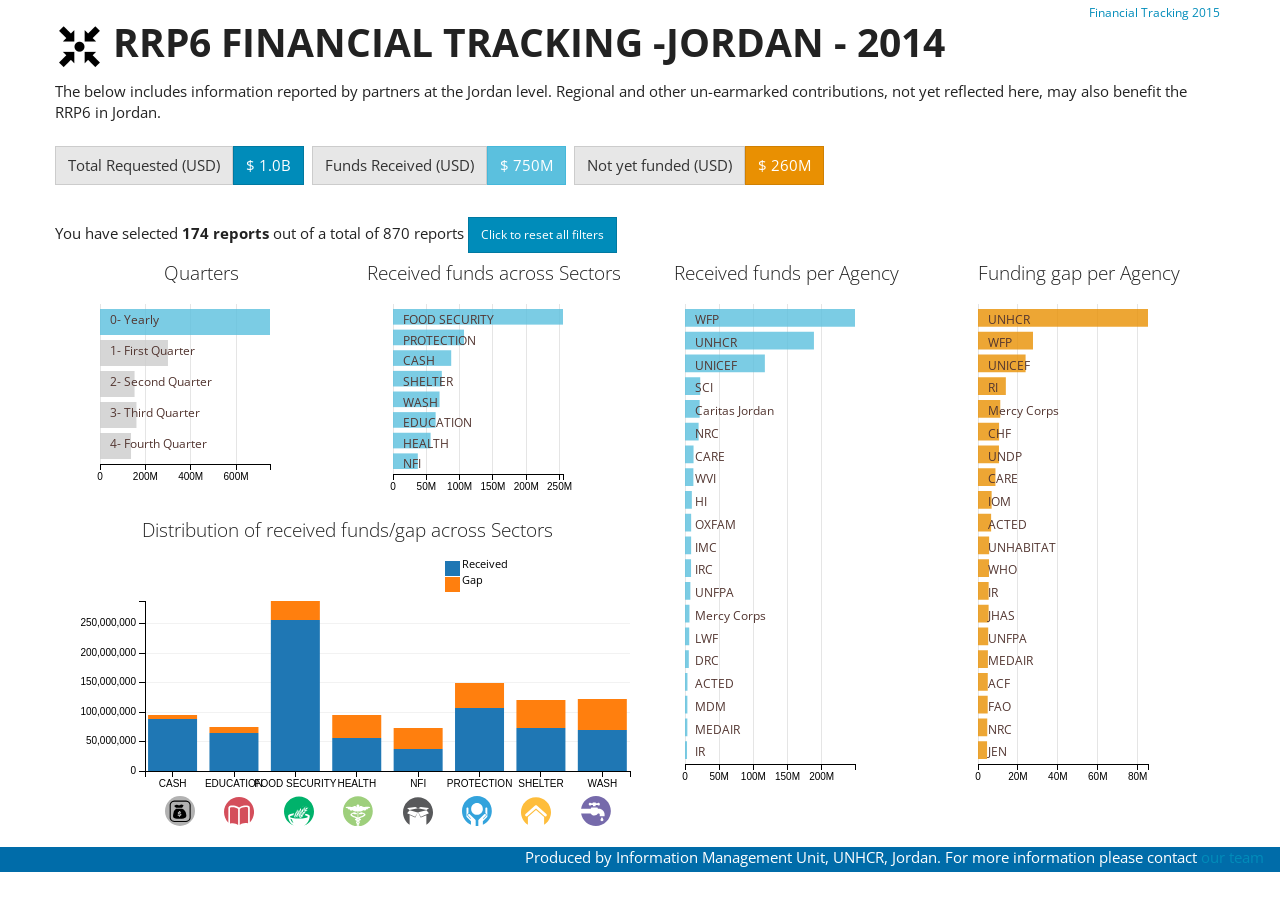
==== commit b10c6821: "Fixing indexing error" ====
--- a/fts2014.html
+++ b/fts2014.html
@@ -66,7 +66,7 @@
             <br>
             <div id="count-info" >
                  You have selected <strong><span class="filter-count "></span> reports</strong> out of a total of <span class="total-count "></span> reports
-                 <a class="btn btn-primary btn-sm" href="javascript:dc.filterAll();quarter_chart.filter('Yearly');dc.redrawAll();">Click to reset all filters</a>
+                 <a class="btn btn-primary btn-sm" href="javascript:dc.filterAll();quarter_chart.filter('0- Yearly');dc.redrawAll();">Click to reset all filters</a>
             </div>
 
        </div>
@@ -223,13 +223,13 @@
                 .colors(['#5bc0de'])
                 .colorDomain([0,0])
                 .colorAccessor(function(d, i){return 1;})
-				.ordering(function(d) {
-					if(d.key == "Yearly") return 0;
-					else if(d.key == "First Quarter") return 1;
-					else if(d.key == "Second Quarter") return 2;
-					else if(d.key == "Third Quarter") return 3;
-					else if(d.key == "Fourth Quarter") return 4;
-					})
+/*				.ordering(function(d) {
+					if(d.key == "0- Yearly") return 0;
+					else if(d.key == "1- First Quarter") return 1;
+					else if(d.key == "2- Second Quarter") return 2;
+					else if(d.key == "3- Third Quarter") return 3;
+					else if(d.key == "4- Fourth Quarter") return 4;
+					})*/
                 .xAxis().ticks(4).tickFormat(d3.format("s"));
 			
 				
@@ -240,38 +240,38 @@
 				  chart.selectAll('rect').on("click", function(d) {
 				  
 				  
-					if (d.key == "First Quarter")
+					if (d.key == "1- First Quarter")
 					{
 					quarter_chart.filterAll();
-					quarter_chart.filter("First Quarter");
+					quarter_chart.filter("1- First Quarter");
 					dc.redrawAll();					
 					dc.renderAll();
 					}
-					else if (d.key == "Yearly")
-					{
-					quarter_chart.filterAll();					
-					quarter_chart.filter("Yearly");
+					else if (d.key == "0- Yearly")
+					{
+					quarter_chart.filterAll();					
+					quarter_chart.filter("0- Yearly");
 					dc.redrawAll();										
 					dc.renderAll();
 					}					
-					else if (d.key == "Second Quarter")
-					{
-					quarter_chart.filterAll();					
-					quarter_chart.filter("Second Quarter");
-					dc.redrawAll();										
-					dc.renderAll();
-					}
-					else if (d.key == "Third Quarter")
-					{
-					quarter_chart.filterAll();					
-					quarter_chart.filter("Third Quarter");
-					dc.redrawAll();										
-					dc.renderAll();
-					}
-					else if (d.key == "Fourth Quarter")
-					{
-					quarter_chart.filterAll();					
-					quarter_chart.filter("Fourth Quarter");
+					else if (d.key == "2- Second Quarter")
+					{
+					quarter_chart.filterAll();					
+					quarter_chart.filter("2- Second Quarter");
+					dc.redrawAll();										
+					dc.renderAll();
+					}
+					else if (d.key == "3- Third Quarter")
+					{
+					quarter_chart.filterAll();					
+					quarter_chart.filter("3- Third Quarter");
+					dc.redrawAll();										
+					dc.renderAll();
+					}
+					else if (d.key == "4- Fourth Quarter")
+					{
+					quarter_chart.filterAll();					
+					quarter_chart.filter("4- Fourth Quarter");
 					dc.redrawAll();										
 					dc.renderAll();
 					}					
@@ -279,31 +279,38 @@
 					
 				  });
 				  	chart.selectAll('text').on("click", function(d) {
-					if (d.key == "First Quarter")
+					if (d.key == "0- Yearly")
+					{
+					quarter_chart.filterAll();					
+					quarter_chart.filter("0- Yearly");
+					dc.redrawAll();										
+					dc.renderAll();
+					}						
+					else if (d.key == "1- First Quarter")
 					{
 					quarter_chart.filterAll();
-					quarter_chart.filter("First Quarter");
-					dc.redrawAll();										
-					dc.renderAll();
-					}
-					else if (d.key == "Second Quarter")
-					{
-					quarter_chart.filterAll();					
-					quarter_chart.filter("Second Quarter");
-					dc.redrawAll();										
-					dc.renderAll();
-					}
-					else if (d.key == "Third Quarter")
-					{
-					quarter_chart.filterAll();					
-					quarter_chart.filter("Third Quarter");
-					dc.redrawAll();										
-					dc.renderAll();
-					}
-					else if (d.key == "Fourth Quarter")
-					{
-					quarter_chart.filterAll();					
-					quarter_chart.filter("Fourth Quarter");
+					quarter_chart.filter("1- First Quarter");
+					dc.redrawAll();										
+					dc.renderAll();
+					}
+					else if (d.key == "2- Second Quarter")
+					{
+					quarter_chart.filterAll();					
+					quarter_chart.filter("2- Second Quarter");
+					dc.redrawAll();										
+					dc.renderAll();
+					}
+					else if (d.key == "3- Third Quarter")
+					{
+					quarter_chart.filterAll();					
+					quarter_chart.filter("3- Third Quarter");
+					dc.redrawAll();										
+					dc.renderAll();
+					}
+					else if (d.key == "4- Fourth Quarter")
+					{
+					quarter_chart.filterAll();					
+					quarter_chart.filter("4- Fourth Quarter");
 					dc.redrawAll();										
 					dc.renderAll();
 					}	
@@ -344,7 +351,7 @@
                 .xAxis().ticks(4).tickFormat(d3.format("s"));
 
             cf.partnergap = cf.dimension(function(d) { return d.Partner; });
-            var partnergapByTotal = cf.partner.group().reduceSum(function (d) { return (d.Required - d.NewReceived); });
+            var partnergapByTotal = cf.partner.group().reduceSum(function (d) { return d.Gap; });
             var partnergap = cf.partnergap.group();
             partnergap_chart.width(250).height(500)
                 .dimension(cf.partnergap)
@@ -430,7 +437,7 @@
             dc.renderAll();
 			
 					quarter_chart.filterAll();					
-					quarter_chart.filter("Yearly");
+					quarter_chart.filter("0- Yearly");
 					dc.redrawAll();										
 					dc.renderAll();
 					
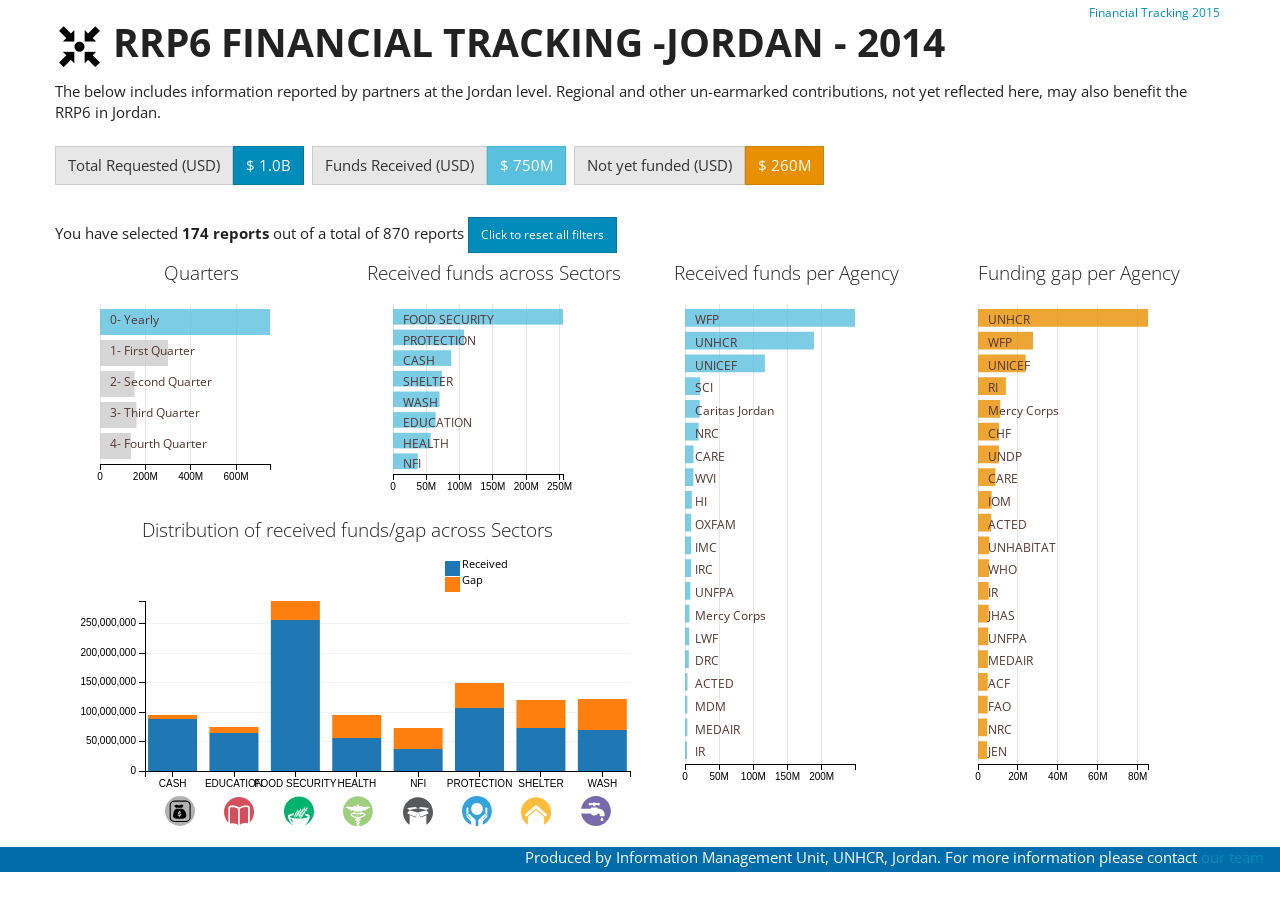
==== commit bde86049: "Updating Tooltip bug" ====
--- a/fts2014.html
+++ b/fts2014.html
@@ -274,8 +274,13 @@
 					quarter_chart.filter("4- Fourth Quarter");
 					dc.redrawAll();										
 					dc.renderAll();
-					}					
+					}			
 					
+						d3.selectAll("g.row").call(rowTip);
+						d3.selectAll("g.row").on('mouseover', rowTip.show).on('mouseout', rowTip.hide);
+						var stackChart = 'div#gapReceived.dc-chart rect';
+						d3.selectAll(stackChart).call(barTip);
+						d3.selectAll(stackChart).on('mouseover', barTip.show).on('mouseout', barTip.hide);						
 					
 				  });
 				  	chart.selectAll('text').on("click", function(d) {
@@ -314,8 +319,11 @@
 					dc.redrawAll();										
 					dc.renderAll();
 					}	
-
-                                    
+						d3.selectAll("g.row").call(rowTip);
+						d3.selectAll("g.row").on('mouseover', rowTip.show).on('mouseout', rowTip.hide);
+						var stackChart = 'div#gapReceived.dc-chart rect';
+						d3.selectAll(stackChart).call(barTip);
+						d3.selectAll(stackChart).on('mouseover', barTip.show).on('mouseout', barTip.hide);                                    
 					
 				  });
 				});				
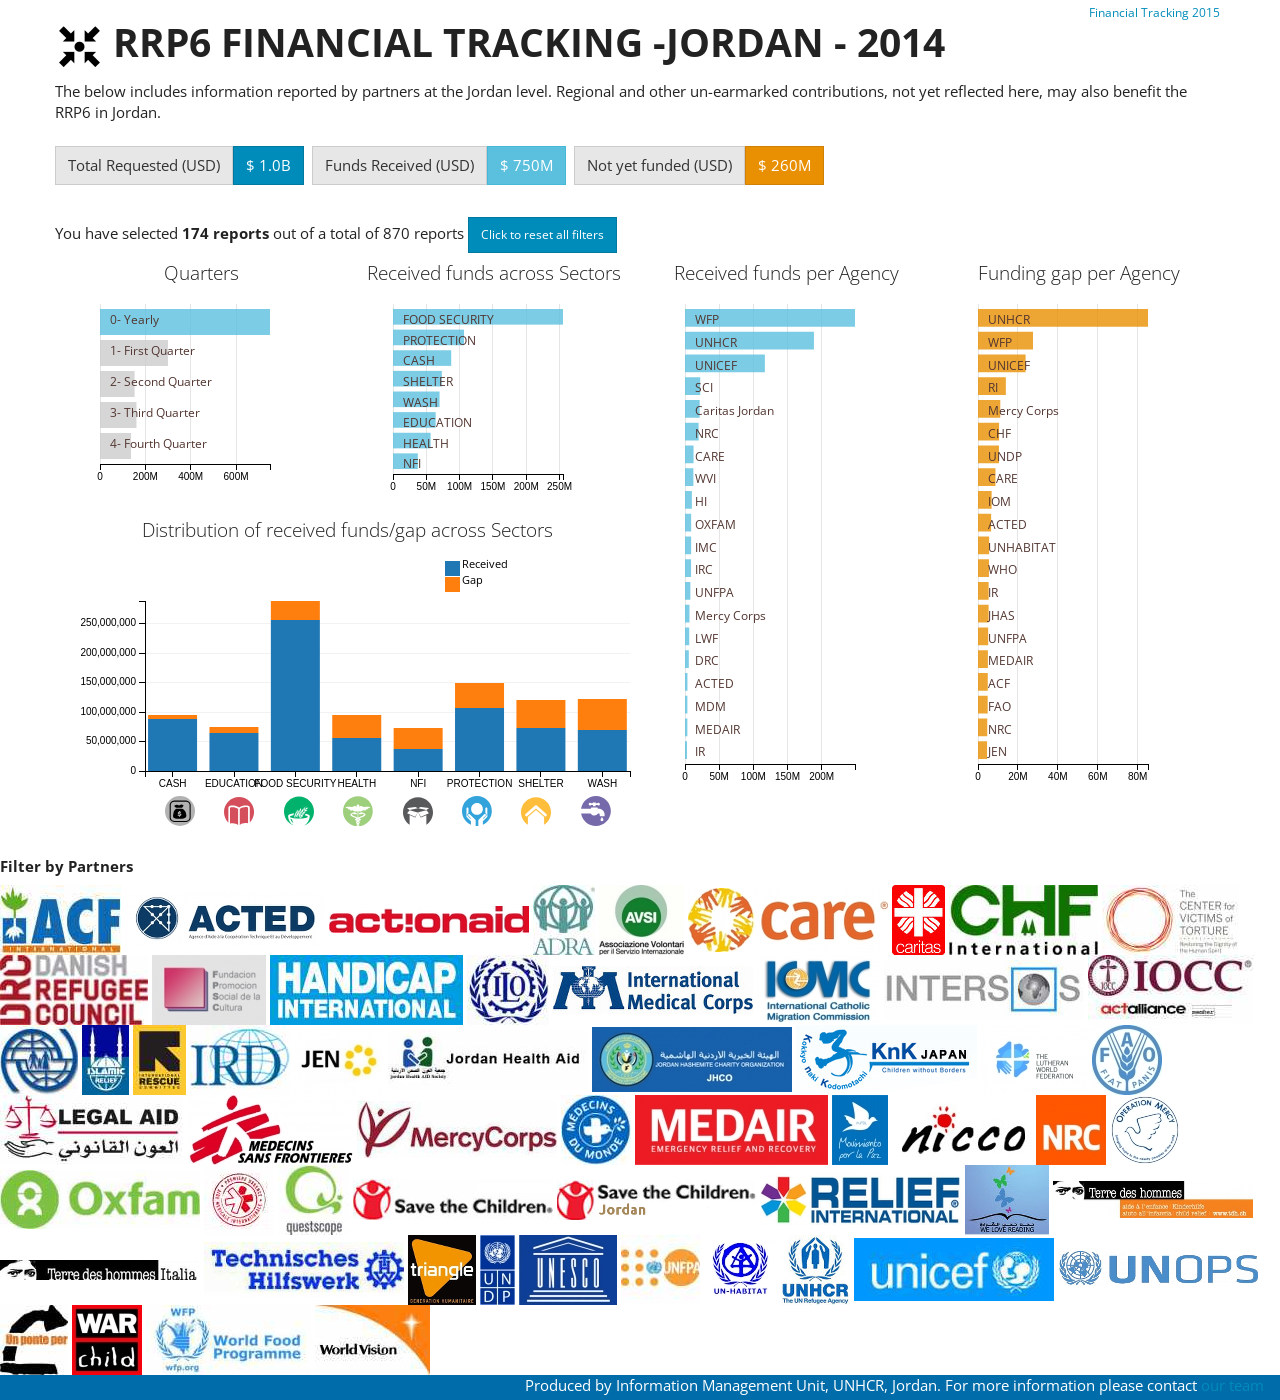
==== commit aa25af4f: "Partners Added" ====
--- a/fts2014.html
+++ b/fts2014.html
@@ -122,6 +122,76 @@
             </div>
        </div>
     </div>
+        <div class="row">
+
+            <div class="col-md-12" data-step="11" data-intro="Click on this row chart to filter by partner." data-position="right">
+                <h5><strong>Filter by Partners</strong><small> </small></h5>
+                <a href='javascript:dc.filterAll(); partner_chart.filter("ACF"); dc.renderAll();' ><img src="images/partner/acf.jpg" alt="Filter on ACF" /></a>
+                <a href='javascript:dc.filterAll(); partner_chart.filter("ACTED"); dc.renderAll();' ><img src="images/partner/acted.jpg" alt="ACTED" /></a>
+                <a href='javascript:dc.filterAll(); partner_chart.filter("ActionAid"); dc.renderAll();'><img src="images/partner/actionaid.jpg" alt="Filter on Agency for Technical Cooperation and Development"/></a>
+                <a href='javascript:dc.filterAll(); partner_chart.filter("ADRA"); dc.renderAll();'><img src="images/partner/adra.jpg" alt="Filter on Adventist Development and Relief Agency"/></a>
+                <a href='javascript:dc.filterAll(); partner_chart.filter("AVSI"); dc.renderAll();'><img src="images/partner/avsi.jpg" alt="Filter on Association of Volunteers in International Service"/></a>
+                <a href='javascript:dc.filterAll(); partner_chart.filter("CARE"); dc.renderAll();'><img src="images/partner/care.jpg" alt="Filter on CARE"/></a>
+                <a href='javascript:dc.filterAll(); partner_chart.filter("CARITAS"); dc.renderAll();'><img src="images/partner/caritas.jpg" alt="Filter on CARITAS"/></a>
+                <a href='javascript:dc.filterAll(); partner_chart.filter("CHF"); dc.renderAll();'><img src="images/partner/chf.jpg" alt="Filter on Common Humanitarian aid"/></a>
+                <a href='javascript:dc.filterAll(); partner_chart.filter("CVT"); dc.renderAll();'><img src="images/partner/cvt.jpg" alt="Filter on Center for Victims of Torture"/></a>
+                <a href='javascript:dc.filterAll(); partner_chart.filter("DRC"); dc.renderAll();'><img src="images/partner/drc.jpg" alt="Filter on Danish Refugee Council"/></a>
+                <a href='javascript:dc.filterAll(); partner_chart.filter("FPSC"); dc.renderAll();'><img src="images/partner/fpsci.jpg" alt="Filter on Foundation Promotion Social de la Cultura"/></a>
+                <a href='javascript:dc.filterAll(); partner_chart.filter("HI"); dc.renderAll();'><img src="images/partner/hi.jpg" alt="Filter on Handicap International"/></a>
+                <a href='javascript:dc.filterAll(); partner_chart.filter("ILO"); dc.renderAll();'><img src="images/partner/ilo.jpg" alt="Filter on International Labor Organisation"/></a>
+                <a href='javascript:dc.filterAll(); partner_chart.filter("IMC"); dc.renderAll();'><img src="images/partner/imc.jpg" alt="Filter on International Medical Corps"/></a>
+                <a href='javascript:dc.filterAll(); partner_chart.filter("ICMC"); dc.renderAll();'><img src="images/partner/icmc.jpg" alt="Filter on International Catholic Migration Commission"/></a>
+                <a href='javascript:dc.filterAll(); partner_chart.filter("INTERSOS"); dc.renderAll();'><img src="images/partner/intersos.jpg" alt="Filter on Intersos"/></a>
+                <a href='javascript:dc.filterAll(); partner_chart.filter("IOCC"); dc.renderAll();'><img src="images/partner/iocc.jpg" alt="Filter on International Orthodox Christian Charities"/></a>
+                <a href='javascript:dc.filterAll(); partner_chart.filter("IOM"); dc.renderAll();'><img src="images/partner/iom.jpg" alt="Filter on International Organisation of Migration"/></a>
+                <a href='javascript:dc.filterAll(); partner_chart.filter("IRW"); dc.renderAll();'><img src="images/partner/irw.jpg" alt="Filter on Islamic Relief Worldwide"/></a>
+                <a href='javascript:dc.filterAll(); partner_chart.filter("IRC"); dc.renderAll();'><img src="images/partner/irc.jpg" alt="Filter on International Rescue Committee"/></a>
+                <a href='javascript:dc.filterAll(); partner_chart.filter("IRD"); dc.renderAll();'><img src="images/partner/ird.jpg" alt="Filter on International Relief Development"/></a>
+                <a href='javascript:dc.filterAll(); partner_chart.filter("JEN"); dc.renderAll();'><img src="images/partner/jen.jpg" alt="Filter on Japan Emergency NGOs"/></a>
+                <a href='javascript:dc.filterAll(); partner_chart.filter("JHAS"); dc.renderAll();'><img src="images/partner/jhas.jpg" alt="Filter on Jordan Health Aid Society"/></a>
+                <a href='javascript:dc.filterAll(); partner_chart.filter("JHCO"); dc.renderAll();'><img src="images/partner/jhco.jpg" alt="Filter on Jordan Hashemite charity organization"/></a>
+                <a href='javascript:dc.filterAll(); partner_chart.filter("KNK"); dc.renderAll();'><img src="images/partner/knk.jpg" alt="Filter on ACTED"/></a>
+                <a href='javascript:dc.filterAll(); partner_chart.filter("LWF"); dc.renderAll();'><img src="images/partner/lwf.jpg" alt="Filter on ACTED"/></a>
+                <a href='javascript:dc.filterAll(); partner_chart.filter("FAO"); dc.renderAll();'><img src="images/partner/fao.jpg" alt="Filter on FAO"/></a>
+                <a href='javascript:dc.filterAll(); partner_chart.filter("LA"); dc.renderAll();'><img src="images/partner/la.jpg" alt="Filter on Legal Aid"/></a>
+                <a href='javascript:dc.filterAll(); partner_chart.filter("MSF-F"); dc.renderAll();'><img src="images/partner/msf.jpg" alt="Filter on Médecins Sans Frontiere"/></a>
+                <a href='javascript:dc.filterAll(); partner_chart.filter("MercyCorps"); dc.renderAll();'><img src="images/partner/mc.jpg" alt="Filter on MercyCorps"/></a>
+                <a href='javascript:dc.filterAll(); partner_chart.filter("MDM"); dc.renderAll();'><img src="images/partner/mdm.jpg" alt="Filter on Médecins du Monde"/></a>
+                <a href='javascript:dc.filterAll(); partner_chart.filter("MEDAIR"); dc.renderAll();'><img src="images/partner/medair.jpg" alt="Filter on MEDAIR International Humanitarian Aid Organisation"/></a>
+                <a href='javascript:dc.filterAll(); partner_chart.filter("POLA"); dc.renderAll();'><img src="images/partner/movimiento-po-la-paz.jpg" alt="Filter on ACTED"/></a>
+                <a href='javascript:dc.filterAll(); partner_chart.filter("NICCOD"); dc.renderAll();'><img src="images/partner/niccod.jpg" alt="Filter on Nippon International Cooperation for Community Development"/></a>
+                <a href='javascript:dc.filterAll(); partner_chart.filter("NRC"); dc.renderAll();'><img src="images/partner/nrc.jpg" alt="Filter on Norweigan Refugee Council"/></a>
+                <a href='javascript:dc.filterAll(); partner_chart.filter("OPM"); dc.renderAll();'><img src="images/partner/operation-mercy.jpg" alt="Filter on Operation Mercy"/></a>
+                <a href='javascript:dc.filterAll(); partner_chart.filter("OXFAM"); dc.renderAll();'><img src="images/partner/oxfam.jpg" alt="Filter on OXFAM"/></a>
+                <a href='javascript:dc.filterAll(); partner_chart.filter("PU-AMI"); dc.renderAll();'><img src="images/partner/pu-ami.jpg" alt="Filter on Première Urgence - Aide Médicale Internationale"/></a>
+                <a href='javascript:dc.filterAll(); partner_chart.filter("Questscope"); dc.renderAll();'><img src="images/partner/quetscope.jpg" alt="Filter on Questcope"/></a>
+                <a href='javascript:dc.filterAll(); partner_chart.filter("SCI"); dc.renderAll();'><img src="images/partner/sci.jpg" alt="Filter on Save the 
+                Children International"/></a>
+                <a href='javascript:dc.filterAll(); partner_chart.filter("SCJordan"); dc.renderAll();'><img 
+                src="images/partner/scjordan.jpg" alt="Filter on Save the 
+                Children Jordan"/></a>
+                <a href='javascript:dc.filterAll(); partner_chart.filter("RI"); dc.renderAll();'><img src="images/partner/ri.jpg" alt="Filter on Relief International"/></a>
+                <a href='javascript:dc.filterAll(); partner_chart.filter("Taghyeer"); dc.renderAll();'><img src="images/partner/taghyeer.jpg" alt="Filter on Taghyeer - welovereading"/></a>
+                <a href='javascript:dc.filterAll(); partner_chart.filter("TDH"); dc.renderAll();'><img src="images/partner/tdh.jpg" alt="Filter on Terre Des Hommes"/></a>
+                <a href='javascript:dc.filterAll(); partner_chart.filter("TDHI"); dc.renderAll();'><img src="images/partner/tdh-it.jpg" alt="Filter on Terre des Hommes Italia"/></a>
+                <a href='javascript:dc.filterAll(); partner_chart.filter("THW"); dc.renderAll();'><img src="images/partner/thw.jpg" alt="Filter on Federal Agency for Technical Relief"/></a>
+                <a href='javascript:dc.filterAll(); partner_chart.filter("TGH"); dc.renderAll();'><img src="images/partner/triangle.jpg" alt="Filter on Triangle Génération Humanitaire"/></a>
+                <a href='javascript:dc.filterAll(); partner_chart.filter("UNDP"); dc.renderAll();'><img src="images/partner/undp.jpg" alt="Filter on UNDP"/></a>
+                <a href='javascript:dc.filterAll(); partner_chart.filter("UNESCO"); dc.renderAll();'><img src="images/partner/unesco.jpg" alt="Filter on United Nations Educational, Scientific and Cultural Organisation"/></a>
+                <a href='javascript:dc.filterAll(); partner_chart.filter("UNFPA"); dc.renderAll();'><img src="images/partner/unfpa.jpg" alt="Filter on United Nations Population Fund"/></a>
+                <a href='javascript:dc.filterAll(); partner_chart.filter("UNHABITAT"); dc.renderAll();'><img src="images/partner/unhabitat.jpg" alt="Filter on United Nations HABITAT"/></a>
+                <a href='javascript:dc.filterAll(); partner_chart.filter("UNHCR"); dc.renderAll();'><img src="images/partner/unhcr.jpg" alt="Filter on UN High Commissioner for Refugees"/></a>
+                <a href='javascript:dc.filterAll(); partner_chart.filter("UNICEF"); dc.renderAll();'><img src="images/partner/unicef.jpg" alt="Filter on United Nations Children's Funds"/></a>
+                <a href='javascript:dc.filterAll(); partner_chart.filter("UNOPS"); dc.renderAll();'><img src="images/partner/unops.jpg" alt="Filter on United Nations Office for Project Services"/></a>
+                <a href='javascript:dc.filterAll(); partner_chart.filter("UPP"); dc.renderAll();'><img 
+                src="images/partner/upp.jpg" alt="Filter on Un Ponte 
+                per"/></a>
+                <a href='javascript:dc.filterAll(); partner_chart.filter("WARCHILD"); dc.renderAll();'><img src="images/partner/warchild.jpg" alt="Filter on WarChild UK"/></a>
+                <a href='javascript:dc.filterAll(); partner_chart.filter("WFP"); dc.renderAll();'><img src="images/partner/wfp.jpg" alt="Filter on World Food Programme"/></a>
+                <a href='javascript:dc.filterAll(); partner_chart.filter("WVI"); dc.renderAll();'><img src="images/partner/wvi.jpg" alt="Filter on World Vision International"/></a>
+                
+            </div>
+        </div>	
 
     <div width="100%" style="background:#006CA9; height:25px" align=right>
         <span  class="demoTableRow"><font color="#FFFFFF">
@@ -359,7 +429,7 @@
                 .xAxis().ticks(4).tickFormat(d3.format("s"));
 
             cf.partnergap = cf.dimension(function(d) { return d.Partner; });
-            var partnergapByTotal = cf.partner.group().reduceSum(function (d) { return d.Gap; });
+            var partnergapByTotal = cf.partnergap.group().reduceSum(function (d) { return (d.Required - d.NewReceived); });
             var partnergap = cf.partnergap.group();
             partnergap_chart.width(250).height(500)
                 .dimension(cf.partnergap)
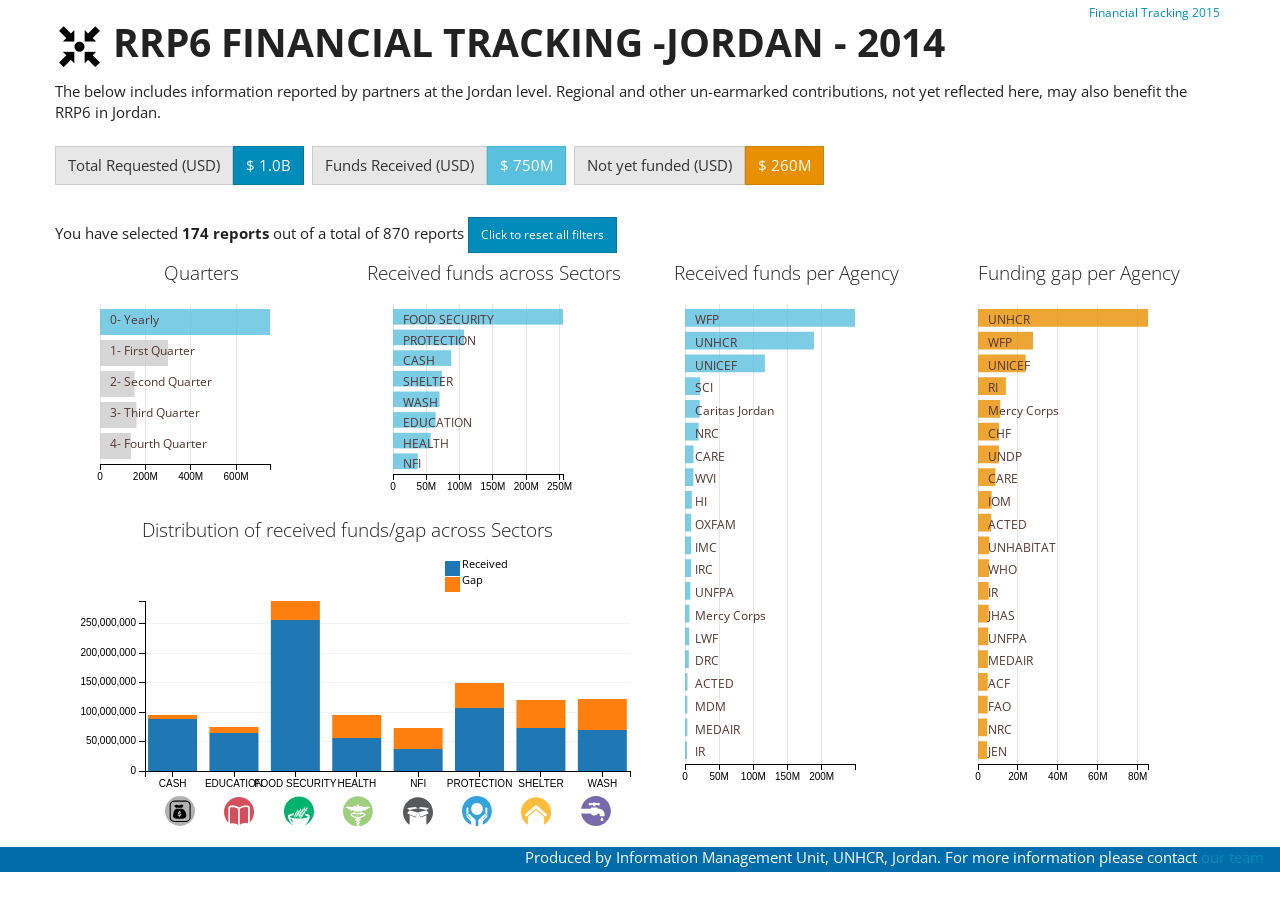
==== commit 466efe25: "Removing Partner Logos" ====
--- a/fts2014.html
+++ b/fts2014.html
@@ -122,78 +122,7 @@
             </div>
        </div>
     </div>
-        <div class="row">
-
-            <div class="col-md-12" data-step="11" data-intro="Click on this row chart to filter by partner." data-position="right">
-                <h5><strong>Filter by Partners</strong><small> </small></h5>
-                <a href='javascript:dc.filterAll(); partner_chart.filter("ACF"); dc.renderAll();' ><img src="images/partner/acf.jpg" alt="Filter on ACF" /></a>
-                <a href='javascript:dc.filterAll(); partner_chart.filter("ACTED"); dc.renderAll();' ><img src="images/partner/acted.jpg" alt="ACTED" /></a>
-                <a href='javascript:dc.filterAll(); partner_chart.filter("ActionAid"); dc.renderAll();'><img src="images/partner/actionaid.jpg" alt="Filter on Agency for Technical Cooperation and Development"/></a>
-                <a href='javascript:dc.filterAll(); partner_chart.filter("ADRA"); dc.renderAll();'><img src="images/partner/adra.jpg" alt="Filter on Adventist Development and Relief Agency"/></a>
-                <a href='javascript:dc.filterAll(); partner_chart.filter("AVSI"); dc.renderAll();'><img src="images/partner/avsi.jpg" alt="Filter on Association of Volunteers in International Service"/></a>
-                <a href='javascript:dc.filterAll(); partner_chart.filter("CARE"); dc.renderAll();'><img src="images/partner/care.jpg" alt="Filter on CARE"/></a>
-                <a href='javascript:dc.filterAll(); partner_chart.filter("CARITAS"); dc.renderAll();'><img src="images/partner/caritas.jpg" alt="Filter on CARITAS"/></a>
-                <a href='javascript:dc.filterAll(); partner_chart.filter("CHF"); dc.renderAll();'><img src="images/partner/chf.jpg" alt="Filter on Common Humanitarian aid"/></a>
-                <a href='javascript:dc.filterAll(); partner_chart.filter("CVT"); dc.renderAll();'><img src="images/partner/cvt.jpg" alt="Filter on Center for Victims of Torture"/></a>
-                <a href='javascript:dc.filterAll(); partner_chart.filter("DRC"); dc.renderAll();'><img src="images/partner/drc.jpg" alt="Filter on Danish Refugee Council"/></a>
-                <a href='javascript:dc.filterAll(); partner_chart.filter("FPSC"); dc.renderAll();'><img src="images/partner/fpsci.jpg" alt="Filter on Foundation Promotion Social de la Cultura"/></a>
-                <a href='javascript:dc.filterAll(); partner_chart.filter("HI"); dc.renderAll();'><img src="images/partner/hi.jpg" alt="Filter on Handicap International"/></a>
-                <a href='javascript:dc.filterAll(); partner_chart.filter("ILO"); dc.renderAll();'><img src="images/partner/ilo.jpg" alt="Filter on International Labor Organisation"/></a>
-                <a href='javascript:dc.filterAll(); partner_chart.filter("IMC"); dc.renderAll();'><img src="images/partner/imc.jpg" alt="Filter on International Medical Corps"/></a>
-                <a href='javascript:dc.filterAll(); partner_chart.filter("ICMC"); dc.renderAll();'><img src="images/partner/icmc.jpg" alt="Filter on International Catholic Migration Commission"/></a>
-                <a href='javascript:dc.filterAll(); partner_chart.filter("INTERSOS"); dc.renderAll();'><img src="images/partner/intersos.jpg" alt="Filter on Intersos"/></a>
-                <a href='javascript:dc.filterAll(); partner_chart.filter("IOCC"); dc.renderAll();'><img src="images/partner/iocc.jpg" alt="Filter on International Orthodox Christian Charities"/></a>
-                <a href='javascript:dc.filterAll(); partner_chart.filter("IOM"); dc.renderAll();'><img src="images/partner/iom.jpg" alt="Filter on International Organisation of Migration"/></a>
-                <a href='javascript:dc.filterAll(); partner_chart.filter("IRW"); dc.renderAll();'><img src="images/partner/irw.jpg" alt="Filter on Islamic Relief Worldwide"/></a>
-                <a href='javascript:dc.filterAll(); partner_chart.filter("IRC"); dc.renderAll();'><img src="images/partner/irc.jpg" alt="Filter on International Rescue Committee"/></a>
-                <a href='javascript:dc.filterAll(); partner_chart.filter("IRD"); dc.renderAll();'><img src="images/partner/ird.jpg" alt="Filter on International Relief Development"/></a>
-                <a href='javascript:dc.filterAll(); partner_chart.filter("JEN"); dc.renderAll();'><img src="images/partner/jen.jpg" alt="Filter on Japan Emergency NGOs"/></a>
-                <a href='javascript:dc.filterAll(); partner_chart.filter("JHAS"); dc.renderAll();'><img src="images/partner/jhas.jpg" alt="Filter on Jordan Health Aid Society"/></a>
-                <a href='javascript:dc.filterAll(); partner_chart.filter("JHCO"); dc.renderAll();'><img src="images/partner/jhco.jpg" alt="Filter on Jordan Hashemite charity organization"/></a>
-                <a href='javascript:dc.filterAll(); partner_chart.filter("KNK"); dc.renderAll();'><img src="images/partner/knk.jpg" alt="Filter on ACTED"/></a>
-                <a href='javascript:dc.filterAll(); partner_chart.filter("LWF"); dc.renderAll();'><img src="images/partner/lwf.jpg" alt="Filter on ACTED"/></a>
-                <a href='javascript:dc.filterAll(); partner_chart.filter("FAO"); dc.renderAll();'><img src="images/partner/fao.jpg" alt="Filter on FAO"/></a>
-                <a href='javascript:dc.filterAll(); partner_chart.filter("LA"); dc.renderAll();'><img src="images/partner/la.jpg" alt="Filter on Legal Aid"/></a>
-                <a href='javascript:dc.filterAll(); partner_chart.filter("MSF-F"); dc.renderAll();'><img src="images/partner/msf.jpg" alt="Filter on Médecins Sans Frontiere"/></a>
-                <a href='javascript:dc.filterAll(); partner_chart.filter("MercyCorps"); dc.renderAll();'><img src="images/partner/mc.jpg" alt="Filter on MercyCorps"/></a>
-                <a href='javascript:dc.filterAll(); partner_chart.filter("MDM"); dc.renderAll();'><img src="images/partner/mdm.jpg" alt="Filter on Médecins du Monde"/></a>
-                <a href='javascript:dc.filterAll(); partner_chart.filter("MEDAIR"); dc.renderAll();'><img src="images/partner/medair.jpg" alt="Filter on MEDAIR International Humanitarian Aid Organisation"/></a>
-                <a href='javascript:dc.filterAll(); partner_chart.filter("POLA"); dc.renderAll();'><img src="images/partner/movimiento-po-la-paz.jpg" alt="Filter on ACTED"/></a>
-                <a href='javascript:dc.filterAll(); partner_chart.filter("NICCOD"); dc.renderAll();'><img src="images/partner/niccod.jpg" alt="Filter on Nippon International Cooperation for Community Development"/></a>
-                <a href='javascript:dc.filterAll(); partner_chart.filter("NRC"); dc.renderAll();'><img src="images/partner/nrc.jpg" alt="Filter on Norweigan Refugee Council"/></a>
-                <a href='javascript:dc.filterAll(); partner_chart.filter("OPM"); dc.renderAll();'><img src="images/partner/operation-mercy.jpg" alt="Filter on Operation Mercy"/></a>
-                <a href='javascript:dc.filterAll(); partner_chart.filter("OXFAM"); dc.renderAll();'><img src="images/partner/oxfam.jpg" alt="Filter on OXFAM"/></a>
-                <a href='javascript:dc.filterAll(); partner_chart.filter("PU-AMI"); dc.renderAll();'><img src="images/partner/pu-ami.jpg" alt="Filter on Première Urgence - Aide Médicale Internationale"/></a>
-                <a href='javascript:dc.filterAll(); partner_chart.filter("Questscope"); dc.renderAll();'><img src="images/partner/quetscope.jpg" alt="Filter on Questcope"/></a>
-                <a href='javascript:dc.filterAll(); partner_chart.filter("SCI"); dc.renderAll();'><img src="images/partner/sci.jpg" alt="Filter on Save the 
-                Children International"/></a>
-                <a href='javascript:dc.filterAll(); partner_chart.filter("SCJordan"); dc.renderAll();'><img 
-                src="images/partner/scjordan.jpg" alt="Filter on Save the 
-                Children Jordan"/></a>
-                <a href='javascript:dc.filterAll(); partner_chart.filter("RI"); dc.renderAll();'><img src="images/partner/ri.jpg" alt="Filter on Relief International"/></a>
-                <a href='javascript:dc.filterAll(); partner_chart.filter("Taghyeer"); dc.renderAll();'><img src="images/partner/taghyeer.jpg" alt="Filter on Taghyeer - welovereading"/></a>
-                <a href='javascript:dc.filterAll(); partner_chart.filter("TDH"); dc.renderAll();'><img src="images/partner/tdh.jpg" alt="Filter on Terre Des Hommes"/></a>
-                <a href='javascript:dc.filterAll(); partner_chart.filter("TDHI"); dc.renderAll();'><img src="images/partner/tdh-it.jpg" alt="Filter on Terre des Hommes Italia"/></a>
-                <a href='javascript:dc.filterAll(); partner_chart.filter("THW"); dc.renderAll();'><img src="images/partner/thw.jpg" alt="Filter on Federal Agency for Technical Relief"/></a>
-                <a href='javascript:dc.filterAll(); partner_chart.filter("TGH"); dc.renderAll();'><img src="images/partner/triangle.jpg" alt="Filter on Triangle Génération Humanitaire"/></a>
-                <a href='javascript:dc.filterAll(); partner_chart.filter("UNDP"); dc.renderAll();'><img src="images/partner/undp.jpg" alt="Filter on UNDP"/></a>
-                <a href='javascript:dc.filterAll(); partner_chart.filter("UNESCO"); dc.renderAll();'><img src="images/partner/unesco.jpg" alt="Filter on United Nations Educational, Scientific and Cultural Organisation"/></a>
-                <a href='javascript:dc.filterAll(); partner_chart.filter("UNFPA"); dc.renderAll();'><img src="images/partner/unfpa.jpg" alt="Filter on United Nations Population Fund"/></a>
-                <a href='javascript:dc.filterAll(); partner_chart.filter("UNHABITAT"); dc.renderAll();'><img src="images/partner/unhabitat.jpg" alt="Filter on United Nations HABITAT"/></a>
-                <a href='javascript:dc.filterAll(); partner_chart.filter("UNHCR"); dc.renderAll();'><img src="images/partner/unhcr.jpg" alt="Filter on UN High Commissioner for Refugees"/></a>
-                <a href='javascript:dc.filterAll(); partner_chart.filter("UNICEF"); dc.renderAll();'><img src="images/partner/unicef.jpg" alt="Filter on United Nations Children's Funds"/></a>
-                <a href='javascript:dc.filterAll(); partner_chart.filter("UNOPS"); dc.renderAll();'><img src="images/partner/unops.jpg" alt="Filter on United Nations Office for Project Services"/></a>
-                <a href='javascript:dc.filterAll(); partner_chart.filter("UPP"); dc.renderAll();'><img 
-                src="images/partner/upp.jpg" alt="Filter on Un Ponte 
-                per"/></a>
-                <a href='javascript:dc.filterAll(); partner_chart.filter("WARCHILD"); dc.renderAll();'><img src="images/partner/warchild.jpg" alt="Filter on WarChild UK"/></a>
-                <a href='javascript:dc.filterAll(); partner_chart.filter("WFP"); dc.renderAll();'><img src="images/partner/wfp.jpg" alt="Filter on World Food Programme"/></a>
-                <a href='javascript:dc.filterAll(); partner_chart.filter("WVI"); dc.renderAll();'><img src="images/partner/wvi.jpg" alt="Filter on World Vision International"/></a>
-                
-            </div>
-        </div>	
-
-    <div width="100%" style="background:#006CA9; height:25px" align=right>
+     <div width="100%" style="background:#006CA9; height:25px" align=right>
         <span  class="demoTableRow"><font color="#FFFFFF">
             Produced by Information Management Unit, UNHCR, Jordan. For more information please contact <a href="http://data.unhcr.org/jordan/team.html" target="_blank" >our team</a> </font>
          </span> &nbsp;&nbsp;&nbsp;
